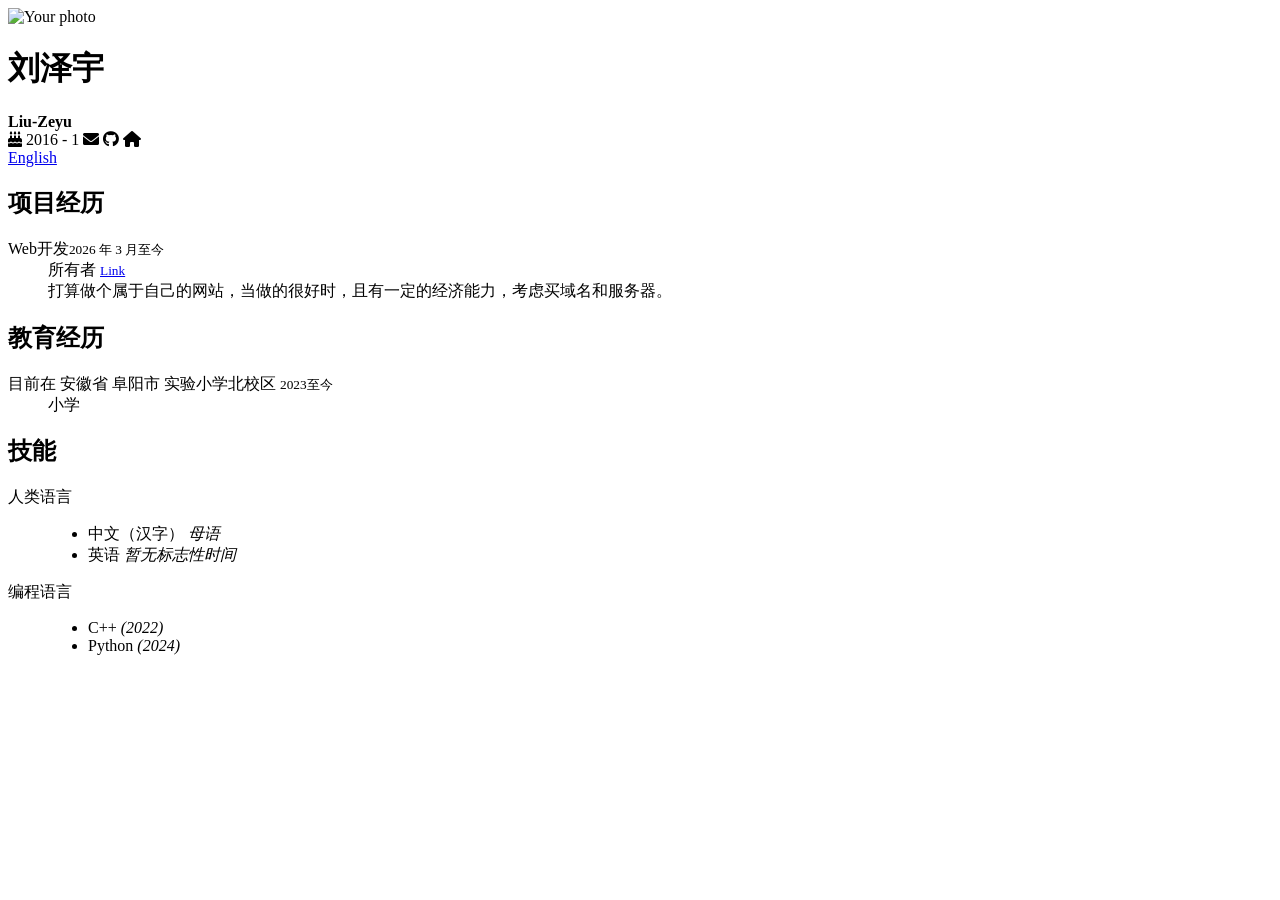
==== index.html @ 34f89bd7 "Update personal homepage details and links" ====
<!DOCTYPE html>
<html>
<head>
    <meta charset="UTF-8">
    <meta name="viewport" content="width=device-width, initial-scale=1, user-scalable=no">
    <title> 刘泽宇 | Liu-Zeyu </title>
    <meta name="description" content="This is the personal homepage for 刘泽宇 (Liu-Zeyu).">
    <link rel="stylesheet" href="assets/fonts.css">
    <link rel="stylesheet" href="assets/hp.soha.css">
    <link rel="stylesheet" href="https://cdnjs.cloudflare.com/ajax/libs/font-awesome/6.0.0/css/all.min.css">
</head>
<body class="fonts-zh-serif">
    <div class="container">
        <!-- 侧边栏 -->
        <div class="side">
            <img class="avatar" src="https://via.placeholder.com/150" alt="Your photo">
            
            <div>
                <div data-nosnippet style="display: none;">
                    <h0> Rattlesnake </h0>
                </div>
                <h1 class="name fonts-zh-serif">刘泽宇</h1>
                <b class="name-alt fonts-en-serif">Liu-Zeyu</b>
            </div>
            
            <!-- 联系方式 -->
            <div class="contacts fonts-en-sans">
                <span title="生日"><i class="fas fa-birthday-cake"></i> <span>2016 - 1</span></span>
                <span title="E-Mail（未更新）"><i class="fas fa-envelope"></i>  </span>
                <span title="GitHub（未更新）"><i class="fab fa-github"></i> <a href="https://github.com/"></a></span>
                <span class="hide-on-print" title="个人博客（未更新）"><i class="fas fa-home"></i> <a href="  "></a></span>
            </div>
            
            <div class="more-link">
                <a href="#" class="fonts-en-serif">English</a>
            </div>
        </div>
        
        <!-- 主要内容区 -->
        <div class="main">
            <h2>项目经历</h2>
            <dl>
                <dt><span></span>Web开发<small class="pull-right">2026 年 3 月至今</small></dt>
                <dd><span>所有者</span> <small class="pull-right"><a href="#">Link</a></small></dd>
                <dd>打算做个属于自己的网站，当做的很好时，且有一定的经济能力，考虑买域名和服务器。</dd>
            </dl>
            
            <h2>教育经历</h2>
            <dl>
                <dt><span>目前在 安徽省 阜阳市 实验小学北校区</span> <small class="pull-right">2023至今</small></dt>
                <dd> 小学 </dd>
            </dl>
            
            <h2>技能</h2>
            <dl>
                <dt>人类语言</dt>
                <dd><ul>
                    <li> 中文（汉字） <i> 母语 </i></li>
                    <li> 英语 <i> 暂无标志性时间 </i></li>
                </ul></dd>
            </dl>
            <dl>
                <dt>编程语言</dt>
                <dd><ul>
                    <li> C++ <i>(2022)</i></li>
                    <li> Python <i>(2024)</i></li>
                </ul></dd>
            </dl>
        </div>
    </div>
</body>
</html>
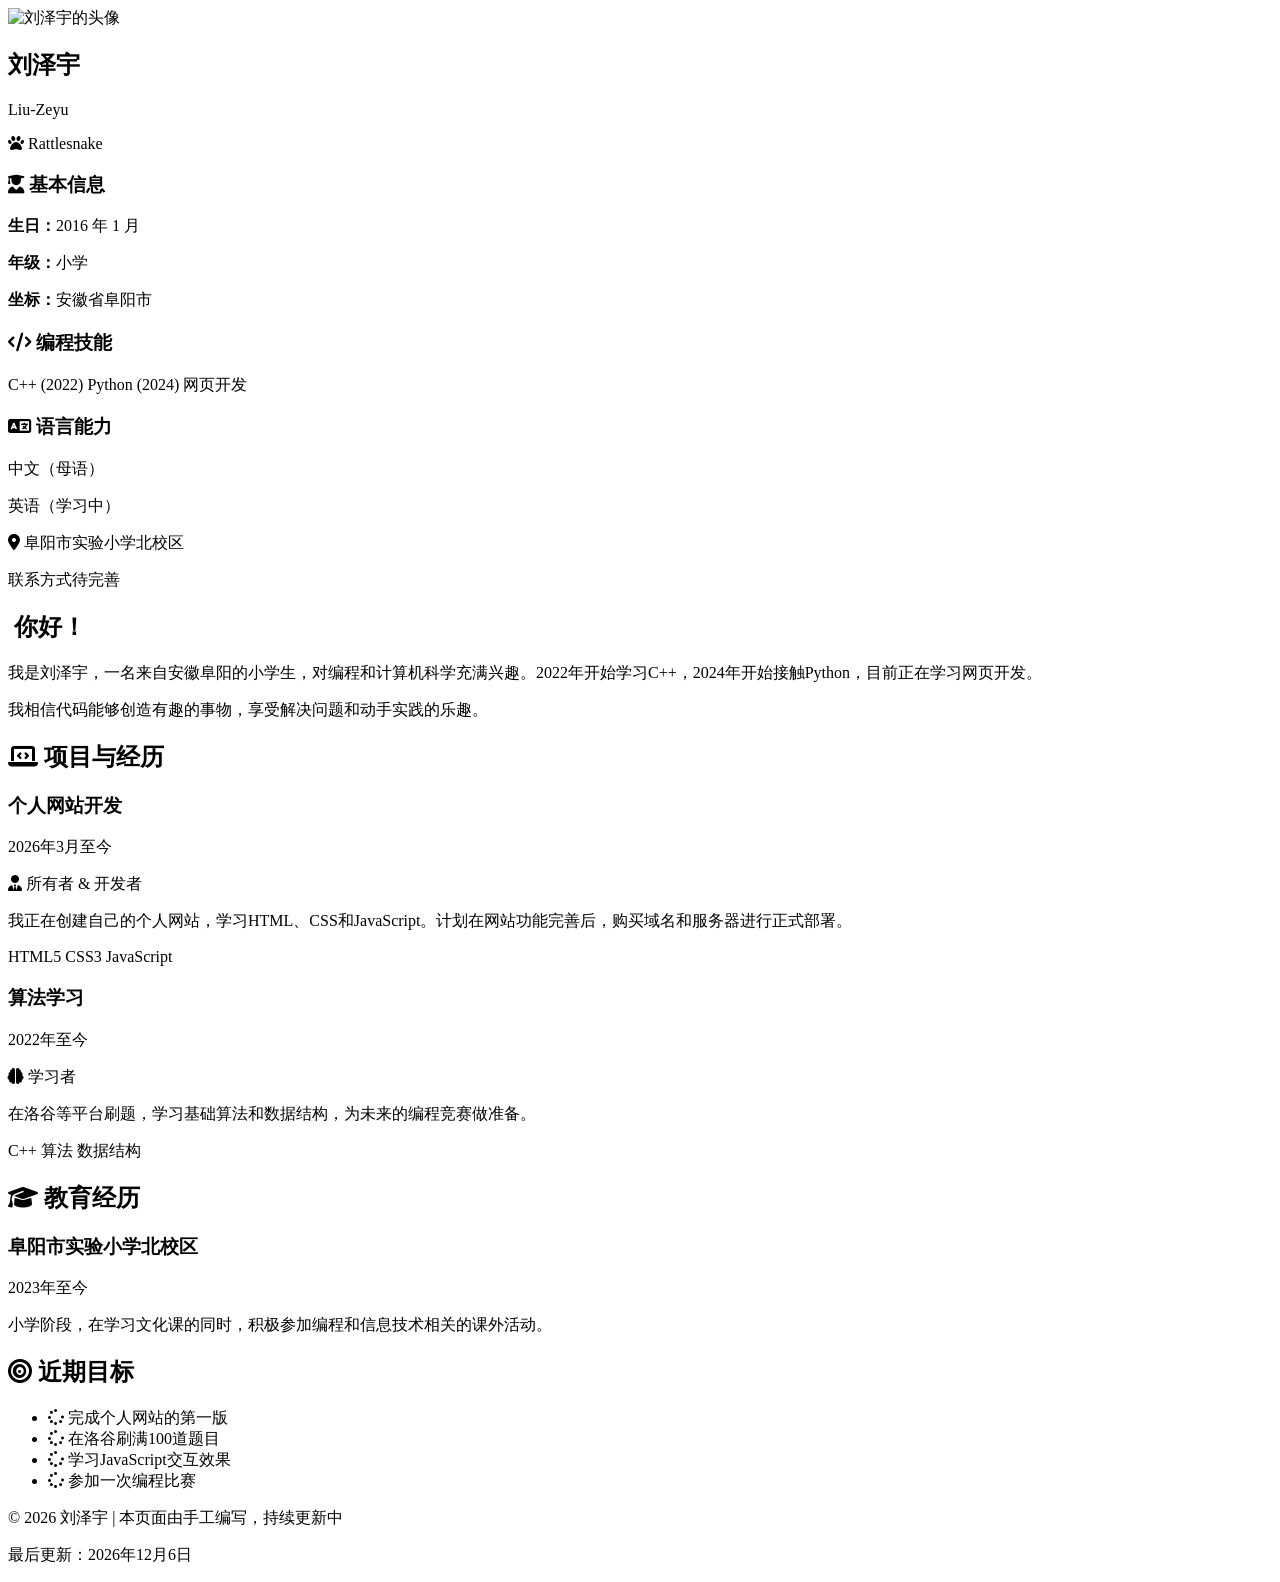
==== commit 13b9fd3e: "Revise index.html for improved structure and content" ====
--- a/index.html
+++ b/index.html
@@ -1,72 +1,132 @@
 <!DOCTYPE html>
-<html>
+<html lang="zh-CN">
 <head>
     <meta charset="UTF-8">
-    <meta name="viewport" content="width=device-width, initial-scale=1, user-scalable=no">
-    <title> 刘泽宇 | Liu-Zeyu </title>
-    <meta name="description" content="This is the personal homepage for 刘泽宇 (Liu-Zeyu).">
-    <link rel="stylesheet" href="assets/fonts.css">
-    <link rel="stylesheet" href="assets/hp.soha.css">
-    <link rel="stylesheet" href="https://cdnjs.cloudflare.com/ajax/libs/font-awesome/6.0.0/css/all.min.css">
+    <meta name="viewport" content="width=device-width, initial-scale=1.0">
+    <title>刘泽宇 | Liu-Zeyu 的个人主页</title>
+    <link rel="stylesheet" href="style.css">
+    <link rel="stylesheet" href="https://cdnjs.cloudflare.com/ajax/libs/font-awesome/6.4.0/css/all.min.css">
+    <link href="https://fonts.googleapis.com/css2?family=Noto+Sans+SC:wght@400;500;700&family=Source+Code+Pro:wght@400;500&display=swap" rel="stylesheet">
 </head>
-<body class="fonts-zh-serif">
-    <div class="container">
-        <!-- 侧边栏 -->
-        <div class="side">
-            <img class="avatar" src="https://via.placeholder.com/150" alt="Your photo">
-            
-            <div>
-                <div data-nosnippet style="display: none;">
-                    <h0> Rattlesnake </h0>
-                </div>
-                <h1 class="name fonts-zh-serif">刘泽宇</h1>
-                <b class="name-alt fonts-en-serif">Liu-Zeyu</b>
+<body>
+    <div class="page-container">
+        <!-- 左侧信息栏 -->
+        <aside class="info-panel">
+            <div class="avatar-box">
+                <img src="images/avatar.jpg" alt="刘泽宇的头像" class="avatar">
             </div>
             
-            <!-- 联系方式 -->
-            <div class="contacts fonts-en-sans">
-                <span title="生日"><i class="fas fa-birthday-cake"></i> <span>2016 - 1</span></span>
-                <span title="E-Mail（未更新）"><i class="fas fa-envelope"></i>  </span>
-                <span title="GitHub（未更新）"><i class="fab fa-github"></i> <a href="https://github.com/"></a></span>
-                <span class="hide-on-print" title="个人博客（未更新）"><i class="fas fa-home"></i> <a href="  "></a></span>
+            <h1 class="chinese-name">刘泽宇</h1>
+            <p class="english-name">Liu-Zeyu</p>
+            <p class="nickname"><i class="fas fa-paw"></i> Rattlesnake</p>
+            
+            <div class="info-section">
+                <h3><i class="fas fa-user-graduate"></i> 基本信息</h3>
+                <p><strong>生日：</strong>2016 年 1 月</p>
+                <p><strong>年级：</strong>小学</p>
+                <p><strong>坐标：</strong>安徽省阜阳市</p>
             </div>
             
-            <div class="more-link">
-                <a href="#" class="fonts-en-serif">English</a>
+            <div class="info-section">
+                <h3><i class="fas fa-code"></i> 编程技能</h3>
+                <div class="skill-tags">
+                    <span class="skill-tag cpp">C++ (2022)</span>
+                    <span class="skill-tag python">Python (2024)</span>
+                    <span class="skill-tag web">网页开发</span>
+                </div>
             </div>
-        </div>
+            
+            <div class="info-section">
+                <h3><i class="fas fa-language"></i> 语言能力</h3>
+                <p>中文（母语）</p>
+                <p>英语（学习中）</p>
+            </div>
+            
+            <div class="social-links">
+                <p><i class="fas fa-map-marker-alt"></i> 阜阳市实验小学北校区</p>
+                <p class="note">联系方式待完善</p>
+            </div>
+        </aside>
         
-        <!-- 主要内容区 -->
-        <div class="main">
-            <h2>项目经历</h2>
-            <dl>
-                <dt><span></span>Web开发<small class="pull-right">2026 年 3 月至今</small></dt>
-                <dd><span>所有者</span> <small class="pull-right"><a href="#">Link</a></small></dd>
-                <dd>打算做个属于自己的网站，当做的很好时，且有一定的经济能力，考虑买域名和服务器。</dd>
-            </dl>
+        <!-- 右侧主内容 -->
+        <main class="content-area">
+            <!-- 欢迎语 -->
+            <section class="content-block">
+                <h2><i class="fas fa-hand-wave"></i> 你好！</h2>
+                <p>我是刘泽宇，一名来自安徽阜阳的小学生，对编程和计算机科学充满兴趣。2022年开始学习C++，2024年开始接触Python，目前正在学习网页开发。</p>
+                <p>我相信代码能够创造有趣的事物，享受解决问题和动手实践的乐趣。</p>
+            </section>
             
-            <h2>教育经历</h2>
-            <dl>
-                <dt><span>目前在 安徽省 阜阳市 实验小学北校区</span> <small class="pull-right">2023至今</small></dt>
-                <dd> 小学 </dd>
-            </dl>
+            <!-- 项目经历 -->
+            <section class="content-block">
+                <h2><i class="fas fa-laptop-code"></i> 项目与经历</h2>
+                
+                <div class="project-card">
+                    <div class="project-header">
+                        <h3>个人网站开发</h3>
+                        <span class="project-date">2026年3月至今</span>
+                    </div>
+                    <p class="project-role"><i class="fas fa-user-tie"></i> 所有者 & 开发者</p>
+                    <p class="project-desc">我正在创建自己的个人网站，学习HTML、CSS和JavaScript。计划在网站功能完善后，购买域名和服务器进行正式部署。</p>
+                    <div class="project-tech">
+                        <span>HTML5</span>
+                        <span>CSS3</span>
+                        <span>JavaScript</span>
+                    </div>
+                </div>
+                
+                <div class="project-card">
+                    <div class="project-header">
+                        <h3>算法学习</h3>
+                        <span class="project-date">2022年至今</span>
+                    </div>
+                    <p class="project-role"><i class="fas fa-brain"></i> 学习者</p>
+                    <p class="project-desc">在洛谷等平台刷题，学习基础算法和数据结构，为未来的编程竞赛做准备。</p>
+                    <div class="project-tech">
+                        <span>C++</span>
+                        <span>算法</span>
+                        <span>数据结构</span>
+                    </div>
+                </div>
+            </section>
             
-            <h2>技能</h2>
-            <dl>
-                <dt>人类语言</dt>
-                <dd><ul>
-                    <li> 中文（汉字） <i> 母语 </i></li>
-                    <li> 英语 <i> 暂无标志性时间 </i></li>
-                </ul></dd>
-            </dl>
-            <dl>
-                <dt>编程语言</dt>
-                <dd><ul>
-                    <li> C++ <i>(2022)</i></li>
-                    <li> Python <i>(2024)</i></li>
-                </ul></dd>
-            </dl>
-        </div>
+            <!-- 教育经历 -->
+            <section class="content-block">
+                <h2><i class="fas fa-graduation-cap"></i> 教育经历</h2>
+                
+                <div class="education-item">
+                    <div class="edu-header">
+                        <h3>阜阳市实验小学北校区</h3>
+                        <span class="edu-date">2023年至今</span>
+                    </div>
+                    <p class="edu-detail">小学阶段，在学习文化课的同时，积极参加编程和信息技术相关的课外活动。</p>
+                </div>
+            </section>
+            
+            <!-- 近期目标 -->
+            <section class="content-block">
+                <h2><i class="fas fa-bullseye"></i> 近期目标</h2>
+                <ul class="goal-list">
+                    <li><i class="fas fa-spinner"></i> 完成个人网站的第一版</li>
+                    <li><i class="fas fa-spinner"></i> 在洛谷刷满100道题目</li>
+                    <li><i class="fas fa-spinner"></i> 学习JavaScript交互效果</li>
+                    <li><i class="fas fa-spinner"></i> 参加一次编程比赛</li>
+                </ul>
+            </section>
+            
+            <!-- 页脚 -->
+            <footer class="site-footer">
+                <p>© 2026 刘泽宇 | 本页面由手工编写，持续更新中</p>
+                <p class="update-time">最后更新：<span id="current-date"></span></p>
+            </footer>
+        </main>
     </div>
+    
+    <script>
+        // 自动更新日期
+        const now = new Date();
+        const options = { year: 'numeric', month: 'long', day: 'numeric' };
+        document.getElementById('current-date').textContent = now.toLocaleDateString('zh-CN', options);
+    </script>
 </body>
 </html>
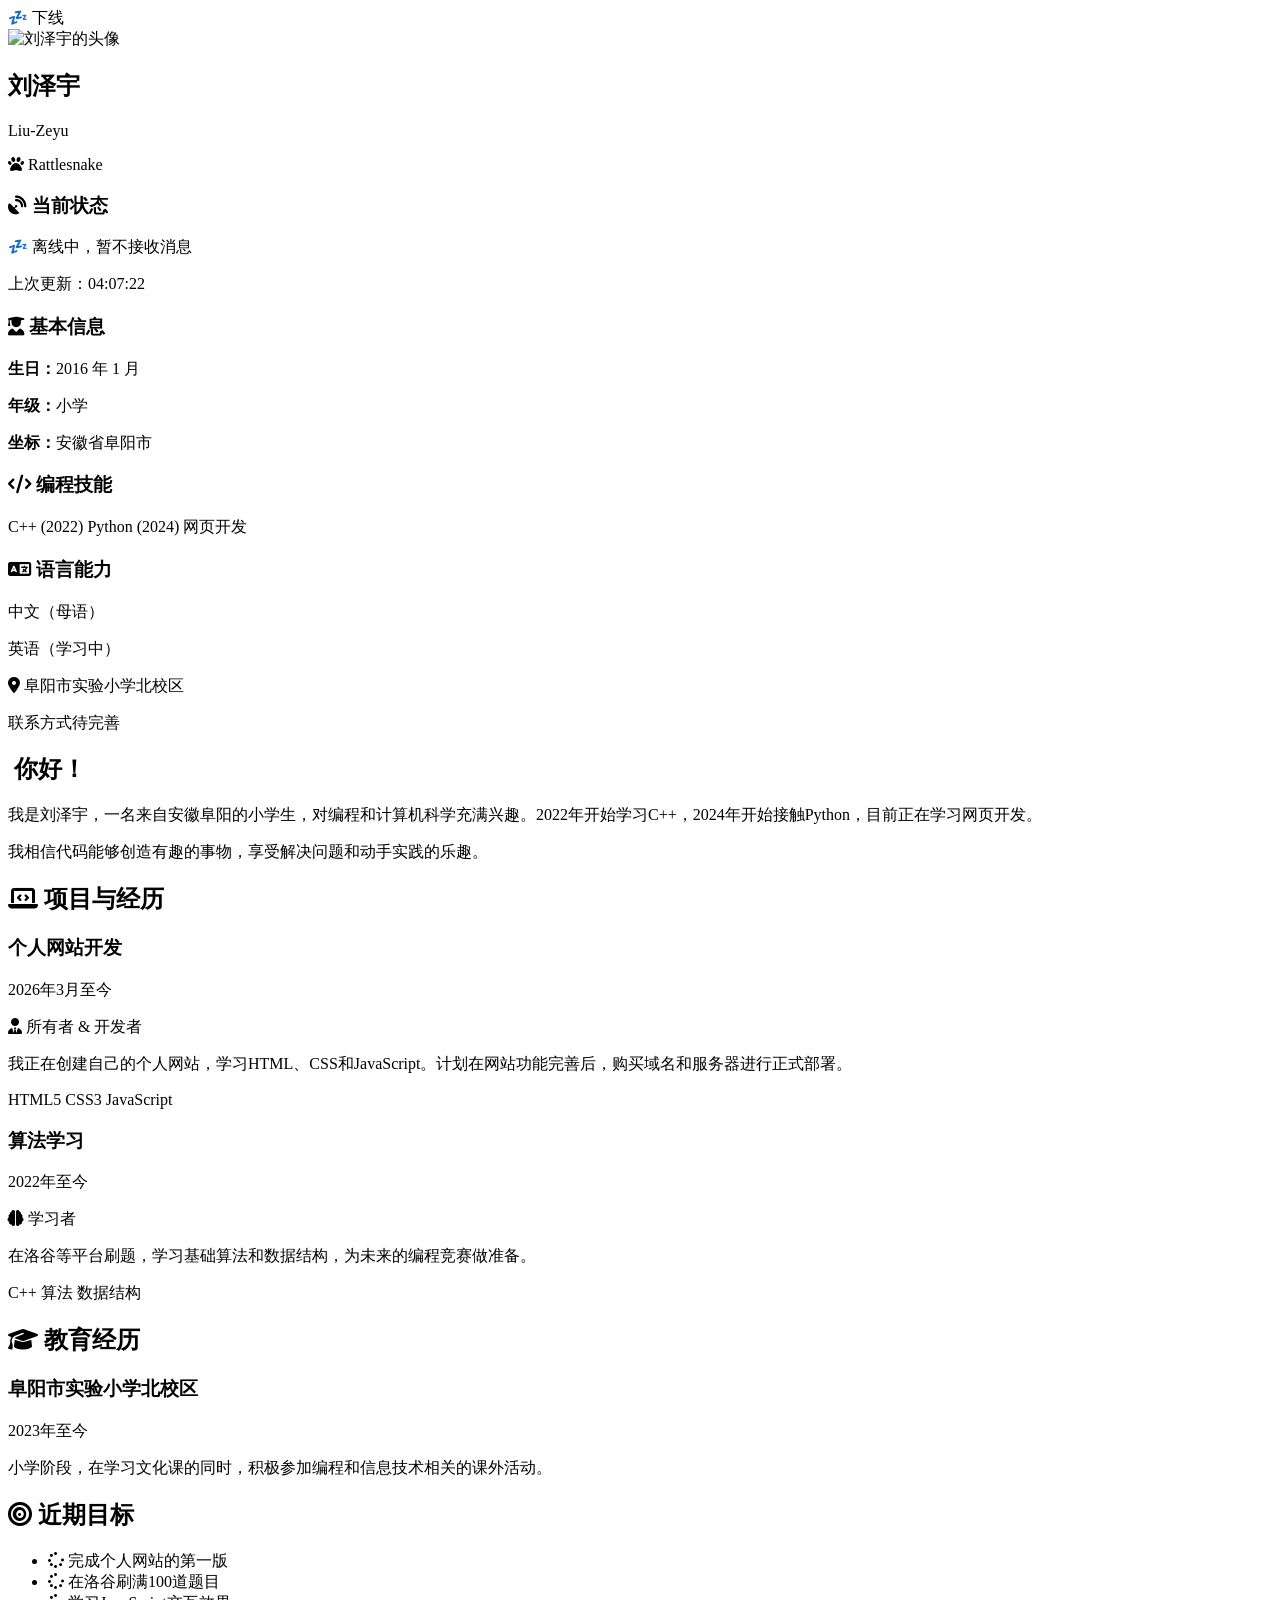
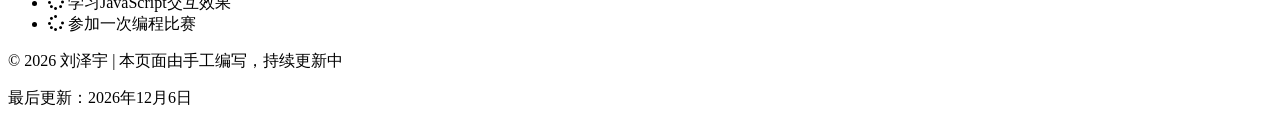
==== commit a50d646b: "Add status badge and update status management script" ====
--- a/index.html
+++ b/index.html
@@ -9,16 +9,30 @@
     <link href="https://fonts.googleapis.com/css2?family=Noto+Sans+SC:wght@400;500;700&family=Source+Code+Pro:wght@400;500&display=swap" rel="stylesheet">
 </head>
 <body>
+    <!-- 状态徽章 -->
+    <div id="statusBadge" class="status-badge status-offline" onclick="changeStatus()">
+        <span id="statusEmoji">💤</span>
+        <span id="statusText">下线</span>
+    </div>
+    
     <div class="page-container">
         <!-- 左侧信息栏 -->
         <aside class="info-panel">
             <div class="avatar-box">
                 <img src="images/avatar.jpg" alt="刘泽宇的头像" class="avatar">
+                <div id="avatarStatus" class="avatar-status"></div>
             </div>
             
             <h1 class="chinese-name">刘泽宇</h1>
             <p class="english-name">Liu-Zeyu</p>
             <p class="nickname"><i class="fas fa-paw"></i> Rattlesnake</p>
+            
+            <!-- 状态显示区 -->
+            <div class="info-section">
+                <h3><i class="fas fa-satellite-dish"></i> 当前状态</h3>
+                <p id="statusDescription">💤 离线中，暂不接收消息</p>
+                <p id="statusTime">上次更新：<span id="lastUpdateTime">--</span></p>
+            </div>
             
             <div class="info-section">
                 <h3><i class="fas fa-user-graduate"></i> 基本信息</h3>
@@ -122,11 +136,131 @@
         </main>
     </div>
     
+    <!-- 状态切换脚本 -->
     <script>
-        // 自动更新日期
-        const now = new Date();
-        const options = { year: 'numeric', month: 'long', day: 'numeric' };
-        document.getElementById('current-date').textContent = now.toLocaleDateString('zh-CN', options);
+        // 状态定义
+        const statuses = [
+            { 
+                id: 'offline', 
+                emoji: '💤', 
+                text: '下线', 
+                desc: '离线中，暂不接收消息',
+                colorClass: 'status-offline',
+                avatarClass: 'avatar-status-offline'
+            },
+            { 
+                id: 'online', 
+                emoji: '🚀', 
+                text: '上线', 
+                desc: '在线，可正常联系',
+                colorClass: 'status-online',
+                avatarClass: 'avatar-status-online'
+            },
+            { 
+                id: 'afk', 
+                emoji: '🎣', 
+                text: '摸鱼', 
+                desc: '人在心不在，回复可能慢',
+                colorClass: 'status-afk',
+                avatarClass: 'avatar-status-afk'
+            },
+            { 
+                id: 'busy', 
+                emoji: '🔧', 
+                text: '挂机', 
+                desc: '忙碌中，请勿打扰',
+                colorClass: 'status-busy',
+                avatarClass: 'avatar-status-busy'
+            }
+        ];
+        
+        let currentStatusIndex = 0;
+        
+        // 初始化状态
+        function initStatus() {
+            const saved = localStorage.getItem('userStatus');
+            if (saved) {
+                try {
+                    const parsed = JSON.parse(saved);
+                    const savedIndex = statuses.findIndex(s => s.id === parsed.id);
+                    if (savedIndex !== -1) {
+                        currentStatusIndex = savedIndex;
+                        updateStatusDisplay();
+                        return;
+                    }
+                } catch (e) {
+                    console.log('读取状态失败，使用默认状态');
+                }
+            }
+            updateStatusDisplay();
+        }
+        
+        // 更新状态显示
+        function updateStatusDisplay() {
+            const status = statuses[currentStatusIndex];
+            
+            // 更新徽章
+            const badge = document.getElementById('statusBadge');
+            badge.className = `status-badge ${status.colorClass}`;
+            document.getElementById('statusEmoji').textContent = status.emoji;
+            document.getElementById('statusText').textContent = status.text;
+            
+            // 更新状态描述
+            document.getElementById('statusDescription').textContent = `${status.emoji} ${status.desc}`;
+            
+            // 更新头像状态指示器
+            const avatarStatus = document.getElementById('avatarStatus');
+            avatarStatus.className = `avatar-status ${status.avatarClass}`;
+            avatarStatus.title = status.text;
+            
+            // 更新时间
+            const now = new Date();
+            document.getElementById('lastUpdateTime').textContent = 
+                now.toLocaleTimeString('zh-CN', { 
+                    hour: '2-digit', 
+                    minute: '2-digit',
+                    second: '2-digit'
+                });
+            
+            // 保存到本地存储
+            localStorage.setItem('userStatus', JSON.stringify({
+                id: status.id,
+                emoji: status.emoji,
+                text: status.text,
+                desc: status.desc,
+                timestamp: now.getTime()
+            }));
+        }
+        
+        // 切换状态
+        function changeStatus() {
+            const nextIndex = (currentStatusIndex + 1) % statuses.length;
+            const nextStatus = statuses[nextIndex];
+            
+            const confirmed = confirm(
+                `切换状态为：${nextStatus.emoji} ${nextStatus.text}\n` +
+                `描述：${nextStatus.desc}\n\n` +
+                `确定要切换吗？`
+            );
+            
+            if (confirmed) {
+                currentStatusIndex = nextIndex;
+                updateStatusDisplay();
+                alert(`✅ 状态已切换为：${nextStatus.emoji} ${nextStatus.text}`);
+            } else {
+                alert('❌ 状态切换已取消');
+            }
+        }
+        
+        // 页面加载时初始化
+        document.addEventListener('DOMContentLoaded', function() {
+            initStatus();
+            
+            // 自动更新日期
+            const now = new Date();
+            const options = { year: 'numeric', month: 'long', day: 'numeric' };
+            document.getElementById('current-date').textContent = now.toLocaleDateString('zh-CN', options);
+        });
     </script>
 </body>
 </html>
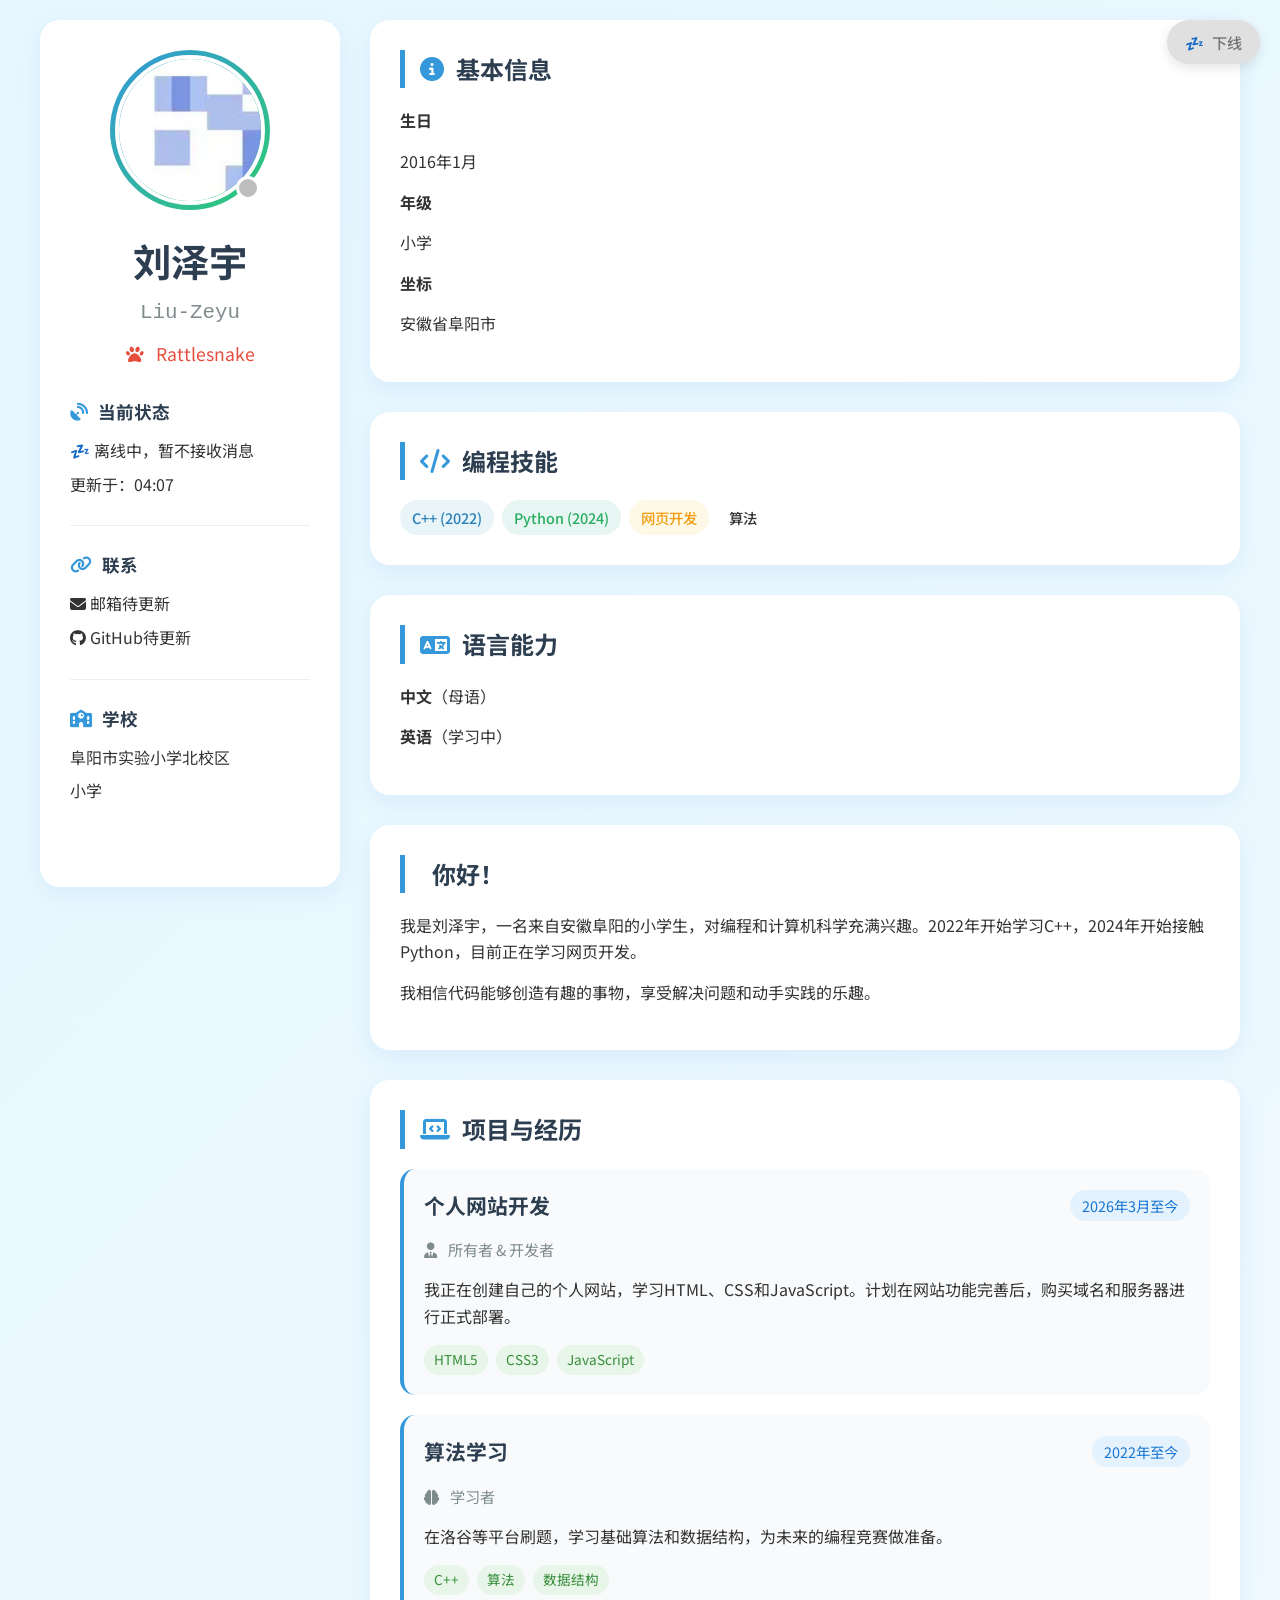
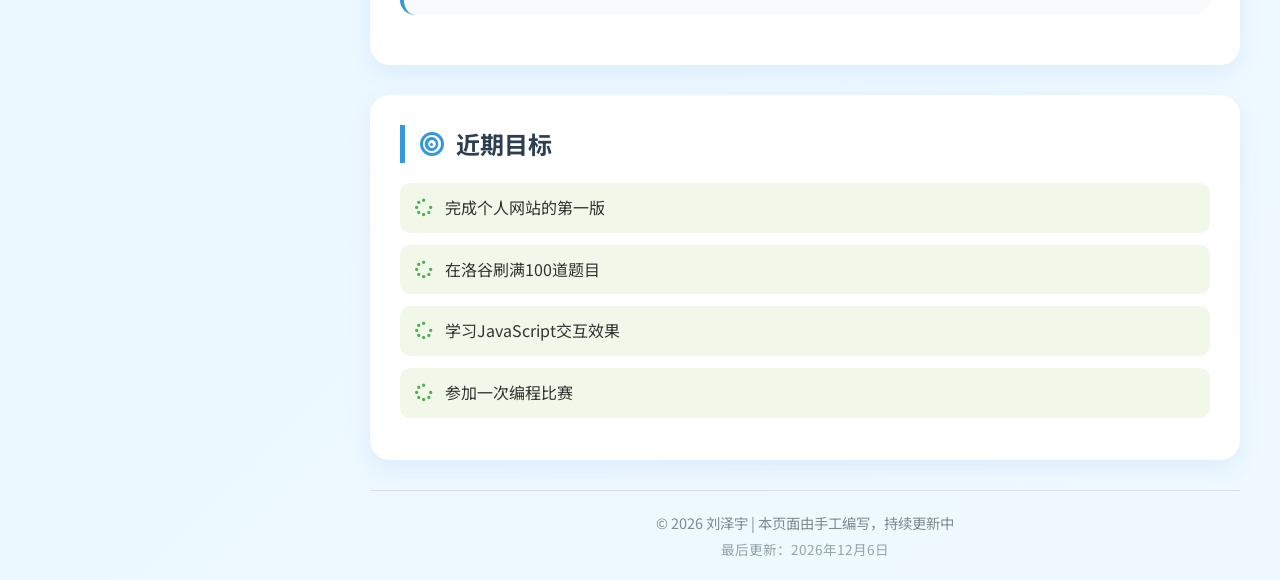
==== commit 9189b16f: "Simplify status and information sections in index.html" ====
--- a/index.html
+++ b/index.html
@@ -16,7 +16,7 @@
     </div>
     
     <div class="page-container">
-        <!-- 左侧信息栏 -->
+        <!-- 左侧信息栏（简化版） -->
         <aside class="info-panel">
             <div class="avatar-box">
                 <img src="images/avatar.jpg" alt="刘泽宇的头像" class="avatar">
@@ -27,43 +27,69 @@
             <p class="english-name">Liu-Zeyu</p>
             <p class="nickname"><i class="fas fa-paw"></i> Rattlesnake</p>
             
-            <!-- 状态显示区 -->
+            <!-- 当前状态 -->
             <div class="info-section">
                 <h3><i class="fas fa-satellite-dish"></i> 当前状态</h3>
                 <p id="statusDescription">💤 离线中，暂不接收消息</p>
-                <p id="statusTime">上次更新：<span id="lastUpdateTime">--</span></p>
-            </div>
-            
+                <p id="statusTime">更新于：<span id="lastUpdateTime">--</span></p>
+            </div>
+            
+            <!-- 核心联系信息 -->
             <div class="info-section">
-                <h3><i class="fas fa-user-graduate"></i> 基本信息</h3>
-                <p><strong>生日：</strong>2016 年 1 月</p>
-                <p><strong>年级：</strong>小学</p>
-                <p><strong>坐标：</strong>安徽省阜阳市</p>
-            </div>
-            
+                <h3><i class="fas fa-link"></i> 联系</h3>
+                <p><i class="fas fa-envelope"></i> 邮箱待更新</p>
+                <p><i class="fab fa-github"></i> GitHub待更新</p>
+            </div>
+            
+            <!-- 学校信息 -->
             <div class="info-section">
-                <h3><i class="fas fa-code"></i> 编程技能</h3>
+                <h3><i class="fas fa-school"></i> 学校</h3>
+                <p>阜阳市实验小学北校区</p>
+                <p class="small-text">小学</p>
+            </div>
+        </aside>
+        
+        <!-- 右侧主内容（包含迁移过来的信息） -->
+        <main class="content-area">
+            <!-- 基本信息（从侧边栏移来） -->
+            <section class="content-block">
+                <h2><i class="fas fa-info-circle"></i> 基本信息</h2>
+                <div class="info-grid">
+                    <div class="info-item">
+                        <strong>生日</strong>
+                        <p>2016年1月</p>
+                    </div>
+                    <div class="info-item">
+                        <strong>年级</strong>
+                        <p>小学</p>
+                    </div>
+                    <div class="info-item">
+                        <strong>坐标</strong>
+                        <p>安徽省阜阳市</p>
+                    </div>
+                </div>
+            </section>
+            
+            <!-- 技能（从侧边栏移来） -->
+            <section class="content-block">
+                <h2><i class="fas fa-code"></i> 编程技能</h2>
                 <div class="skill-tags">
                     <span class="skill-tag cpp">C++ (2022)</span>
                     <span class="skill-tag python">Python (2024)</span>
                     <span class="skill-tag web">网页开发</span>
-                </div>
-            </div>
-            
-            <div class="info-section">
-                <h3><i class="fas fa-language"></i> 语言能力</h3>
-                <p>中文（母语）</p>
-                <p>英语（学习中）</p>
-            </div>
-            
-            <div class="social-links">
-                <p><i class="fas fa-map-marker-alt"></i> 阜阳市实验小学北校区</p>
-                <p class="note">联系方式待完善</p>
-            </div>
-        </aside>
-        
-        <!-- 右侧主内容 -->
-        <main class="content-area">
+                    <span class="skill-tag algo">算法</span>
+                </div>
+            </section>
+            
+            <!-- 语言能力（从侧边栏移来） -->
+            <section class="content-block">
+                <h2><i class="fas fa-language"></i> 语言能力</h2>
+                <div class="language-list">
+                    <p><strong>中文</strong>（母语）</p>
+                    <p><strong>英语</strong>（学习中）</p>
+                </div>
+            </section>
+            
             <!-- 欢迎语 -->
             <section class="content-block">
                 <h2><i class="fas fa-hand-wave"></i> 你好！</h2>
@@ -101,19 +127,6 @@
                         <span>算法</span>
                         <span>数据结构</span>
                     </div>
-                </div>
-            </section>
-            
-            <!-- 教育经历 -->
-            <section class="content-block">
-                <h2><i class="fas fa-graduation-cap"></i> 教育经历</h2>
-                
-                <div class="education-item">
-                    <div class="edu-header">
-                        <h3>阜阳市实验小学北校区</h3>
-                        <span class="edu-date">2023年至今</span>
-                    </div>
-                    <p class="edu-detail">小学阶段，在学习文化课的同时，积极参加编程和信息技术相关的课外活动。</p>
                 </div>
             </section>
             
@@ -138,91 +151,39 @@
     
     <!-- 状态切换脚本 -->
     <script>
-        // 状态定义
         const statuses = [
-            { 
-                id: 'offline', 
-                emoji: '💤', 
-                text: '下线', 
-                desc: '离线中，暂不接收消息',
-                colorClass: 'status-offline',
-                avatarClass: 'avatar-status-offline'
-            },
-            { 
-                id: 'online', 
-                emoji: '🚀', 
-                text: '上线', 
-                desc: '在线，可正常联系',
-                colorClass: 'status-online',
-                avatarClass: 'avatar-status-online'
-            },
-            { 
-                id: 'afk', 
-                emoji: '🎣', 
-                text: '摸鱼', 
-                desc: '人在心不在，回复可能慢',
-                colorClass: 'status-afk',
-                avatarClass: 'avatar-status-afk'
-            },
-            { 
-                id: 'busy', 
-                emoji: '🔧', 
-                text: '挂机', 
-                desc: '忙碌中，请勿打扰',
-                colorClass: 'status-busy',
-                avatarClass: 'avatar-status-busy'
-            }
+            { id: 'offline', emoji: '💤', text: '下线', desc: '离线中，暂不接收消息' },
+            { id: 'online', emoji: '🚀', text: '上线', desc: '在线，可正常联系' },
+            { id: 'afk', emoji: '🎣', text: '摸鱼', desc: '人在心不在，回复可能慢' },
+            { id: 'busy', emoji: '🔧', text: '挂机', desc: '忙碌中，请勿打扰' }
         ];
-        
         let currentStatusIndex = 0;
         
-        // 初始化状态
         function initStatus() {
             const saved = localStorage.getItem('userStatus');
             if (saved) {
                 try {
                     const parsed = JSON.parse(saved);
                     const savedIndex = statuses.findIndex(s => s.id === parsed.id);
-                    if (savedIndex !== -1) {
-                        currentStatusIndex = savedIndex;
-                        updateStatusDisplay();
-                        return;
-                    }
-                } catch (e) {
-                    console.log('读取状态失败，使用默认状态');
-                }
+                    if (savedIndex !== -1) currentStatusIndex = savedIndex;
+                } catch(e) {}
             }
             updateStatusDisplay();
         }
         
-        // 更新状态显示
         function updateStatusDisplay() {
             const status = statuses[currentStatusIndex];
-            
-            // 更新徽章
             const badge = document.getElementById('statusBadge');
-            badge.className = `status-badge ${status.colorClass}`;
+            badge.className = `status-badge status-${status.id}`;
             document.getElementById('statusEmoji').textContent = status.emoji;
             document.getElementById('statusText').textContent = status.text;
-            
-            // 更新状态描述
             document.getElementById('statusDescription').textContent = `${status.emoji} ${status.desc}`;
-            
-            // 更新头像状态指示器
-            const avatarStatus = document.getElementById('avatarStatus');
-            avatarStatus.className = `avatar-status ${status.avatarClass}`;
-            avatarStatus.title = status.text;
-            
-            // 更新时间
+            document.getElementById('avatarStatus').className = `avatar-status avatar-status-${status.id}`;
+            
             const now = new Date();
             document.getElementById('lastUpdateTime').textContent = 
-                now.toLocaleTimeString('zh-CN', { 
-                    hour: '2-digit', 
-                    minute: '2-digit',
-                    second: '2-digit'
-                });
-            
-            // 保存到本地存储
+                now.toLocaleTimeString('zh-CN', { hour: '2-digit', minute: '2-digit' });
+                
             localStorage.setItem('userStatus', JSON.stringify({
                 id: status.id,
                 emoji: status.emoji,
@@ -232,34 +193,20 @@
             }));
         }
         
-        // 切换状态
         function changeStatus() {
             const nextIndex = (currentStatusIndex + 1) % statuses.length;
             const nextStatus = statuses[nextIndex];
-            
-            const confirmed = confirm(
-                `切换状态为：${nextStatus.emoji} ${nextStatus.text}\n` +
-                `描述：${nextStatus.desc}\n\n` +
-                `确定要切换吗？`
-            );
-            
-            if (confirmed) {
+            if (confirm(`切换状态为：${nextStatus.emoji} ${nextStatus.text}\n描述：${nextStatus.desc}`)) {
                 currentStatusIndex = nextIndex;
                 updateStatusDisplay();
-                alert(`✅ 状态已切换为：${nextStatus.emoji} ${nextStatus.text}`);
-            } else {
-                alert('❌ 状态切换已取消');
             }
         }
         
-        // 页面加载时初始化
         document.addEventListener('DOMContentLoaded', function() {
             initStatus();
-            
-            // 自动更新日期
             const now = new Date();
-            const options = { year: 'numeric', month: 'long', day: 'numeric' };
-            document.getElementById('current-date').textContent = now.toLocaleDateString('zh-CN', options);
+            document.getElementById('current-date').textContent = 
+                now.toLocaleDateString('zh-CN', { year: 'numeric', month: 'long', day: 'numeric' });
         });
     </script>
 </body>
--- a/style.css
+++ b/style.css
@@ -0,0 +1,298 @@
+/* 基础样式 */
+* { margin: 0; padding: 0; box-sizing: border-box; }
+body {
+    font-family: 'Noto Sans SC', sans-serif;
+    background: linear-gradient(135deg, #e6f7ff 0%, #f0f9ff 100%);
+    color: #333;
+    line-height: 1.6;
+    min-height: 100vh;
+    padding: 20px;
+}
+
+/* 页面容器 */
+.page-container {
+    max-width: 1200px;
+    margin: 0 auto;
+    display: flex;
+    flex-wrap: wrap;
+    gap: 30px;
+}
+
+/* ========== 左侧信息栏 ========== */
+.info-panel {
+    background: white;
+    width: 300px;
+    padding: 30px;
+    border-radius: 20px;
+    box-shadow: 0 8px 25px rgba(0, 100, 200, 0.08);
+    position: sticky;
+    top: 20px;
+    height: fit-content;
+}
+
+/* 头像区域 */
+.avatar-box {
+    position: relative;
+    width: 160px;
+    height: 160px;
+    margin: 0 auto 20px;
+    border-radius: 50%;
+    padding: 5px;
+    background: linear-gradient(135deg, #3498db, #2ecc71);
+}
+.avatar {
+    width: 100%;
+    height: 100%;
+    border-radius: 50%;
+    object-fit: cover;
+    border: 4px solid white;
+}
+.avatar-status {
+    position: absolute;
+    bottom: 10px;
+    right: 10px;
+    width: 24px;
+    height: 24px;
+    border-radius: 50%;
+    border: 3px solid white;
+}
+.avatar-status-offline { background: #bdbdbd; }
+.avatar-status-online { background: #4caf50; }
+.avatar-status-afk { background: #ff9800; }
+.avatar-status-busy { background: #f44336; }
+
+/* 姓名 */
+.chinese-name {
+    font-size: 2.4rem;
+    text-align: center;
+    color: #2c3e50;
+    margin-bottom: 5px;
+}
+.english-name {
+    text-align: center;
+    color: #7f8c8d;
+    font-size: 1.3rem;
+    margin-bottom: 10px;
+    font-family: 'Source Code Pro', monospace;
+}
+.nickname {
+    text-align: center;
+    color: #e74c3c;
+    font-size: 1.1rem;
+    margin-bottom: 30px;
+}
+.nickname i { margin-right: 8px; }
+
+/* 信息区块 */
+.info-section {
+    margin: 25px 0;
+    padding-bottom: 20px;
+    border-bottom: 1px solid #eee;
+}
+.info-section:last-child { border-bottom: none; }
+.info-section h3 {
+    color: #2c3e50;
+    font-size: 1.1rem;
+    margin-bottom: 12px;
+    display: flex;
+    align-items: center;
+}
+.info-section h3 i {
+    margin-right: 10px;
+    color: #3498db;
+}
+.info-section p { margin: 8px 0; }
+
+/* 技能标签 */
+.skill-tags {
+    display: flex;
+    flex-wrap: wrap;
+    gap: 8px;
+    margin-top: 10px;
+}
+.skill-tag {
+    padding: 6px 12px;
+    border-radius: 20px;
+    font-size: 0.9rem;
+    font-weight: 500;
+}
+.skill-tag.cpp { background: #e8f4f8; color: #2980b9; }
+.skill-tag.python { background: #e8f6f3; color: #27ae60; }
+.skill-tag.web { background: #fef9e7; color: #f39c12; }
+
+/* 社交链接 */
+.social-links {
+    margin-top: 30px;
+    text-align: center;
+}
+.social-links p { margin: 10px 0; }
+.note { font-size: 0.9rem; color: #95a5a6; font-style: italic; }
+
+/* ========== 状态徽章 ========== */
+.status-badge {
+    position: fixed;
+    top: 20px;
+    right: 20px;
+    display: flex;
+    align-items: center;
+    gap: 8px;
+    padding: 10px 18px;
+    border-radius: 25px;
+    font-size: 0.95rem;
+    font-weight: 500;
+    cursor: pointer;
+    transition: all 0.3s;
+    z-index: 1000;
+    box-shadow: 0 4px 12px rgba(0,0,0,0.1);
+    user-select: none;
+}
+.status-badge:hover {
+    transform: translateY(-2px);
+    box-shadow: 0 6px 15px rgba(0,0,0,0.15);
+}
+.status-offline { background: #e0e0e0; color: #757575; }
+.status-online { background: #e8f5e9; color: #2e7d32; border: 2px solid #4caf50; }
+.status-afk { background: #fff3e0; color: #f57c00; border: 2px solid #ff9800; }
+.status-busy { background: #ffebee; color: #c62828; border: 2px solid #f44336; }
+
+/* ========== 右侧内容区 ========== */
+.content-area {
+    flex: 1;
+    min-width: 300px;
+}
+.content-block {
+    background: white;
+    padding: 30px;
+    border-radius: 20px;
+    box-shadow: 0 8px 25px rgba(0, 100, 200, 0.08);
+    margin-bottom: 30px;
+}
+.content-block h2 {
+    color: #2c3e50;
+    border-left: 5px solid #3498db;
+    padding-left: 15px;
+    margin-bottom: 20px;
+    display: flex;
+    align-items: center;
+}
+.content-block h2 i {
+    margin-right: 12px;
+    color: #3498db;
+}
+.content-block p { margin: 15px 0; }
+
+/* 项目卡片 */
+.project-card {
+    background: #f8fafc;
+    padding: 20px;
+    border-radius: 15px;
+    margin-bottom: 20px;
+    border-left: 4px solid #3498db;
+}
+.project-header {
+    display: flex;
+    justify-content: space-between;
+    align-items: center;
+    margin-bottom: 10px;
+}
+.project-header h3 {
+    color: #2c3e50;
+    font-size: 1.3rem;
+}
+.project-date {
+    background: #e3f2fd;
+    color: #1976d2;
+    padding: 4px 12px;
+    border-radius: 20px;
+    font-size: 0.9rem;
+}
+.project-role {
+    color: #7f8c8d;
+    font-size: 0.95rem;
+    margin-bottom: 10px;
+}
+.project-role i { margin-right: 8px; }
+.project-desc { line-height: 1.7; }
+.project-tech {
+    display: flex;
+    flex-wrap: wrap;
+    gap: 8px;
+    margin-top: 15px;
+}
+.project-tech span {
+    background: #e8f5e9;
+    color: #388e3c;
+    padding: 4px 10px;
+    border-radius: 15px;
+    font-size: 0.85rem;
+}
+
+/* 教育经历 */
+.education-item {
+    padding: 20px;
+    background: #f8fafc;
+    border-radius: 15px;
+}
+.edu-header {
+    display: flex;
+    justify-content: space-between;
+    align-items: center;
+    margin-bottom: 10px;
+}
+.edu-header h3 { color: #2c3e50; }
+.edu-date {
+    background: #f3e5f5;
+    color: #7b1fa2;
+    padding: 4px 12px;
+    border-radius: 20px;
+    font-size: 0.9rem;
+}
+.edu-detail { line-height: 1.7; }
+
+/* 目标列表 */
+.goal-list {
+    list-style: none;
+    padding-left: 0;
+}
+.goal-list li {
+    margin: 12px 0;
+    padding: 12px 15px;
+    background: #f1f8e9;
+    border-radius: 10px;
+    display: flex;
+    align-items: center;
+}
+.goal-list i {
+    color: #4caf50;
+    margin-right: 12px;
+    font-size: 1.1rem;
+}
+
+/* 页脚 */
+.site-footer {
+    text-align: center;
+    color: #7f8c8d;
+    font-size: 0.9rem;
+    margin-top: 30px;
+    padding-top: 20px;
+    border-top: 1px solid #ddd;
+}
+.update-time {
+    color: #95a5a6;
+    font-size: 0.85rem;
+    margin-top: 5px;
+}
+
+/* ========== 响应式设计 ========== */
+@media (max-width: 900px) {
+    .page-container { flex-direction: column; }
+    .info-panel { width: 100%; position: static; }
+    .project-header { flex-direction: column; align-items: flex-start; }
+    .project-date { margin-top: 5px; }
+    .status-badge {
+        top: 10px;
+        right: 10px;
+        padding: 8px 15px;
+        font-size: 0.9rem;
+    }
+}
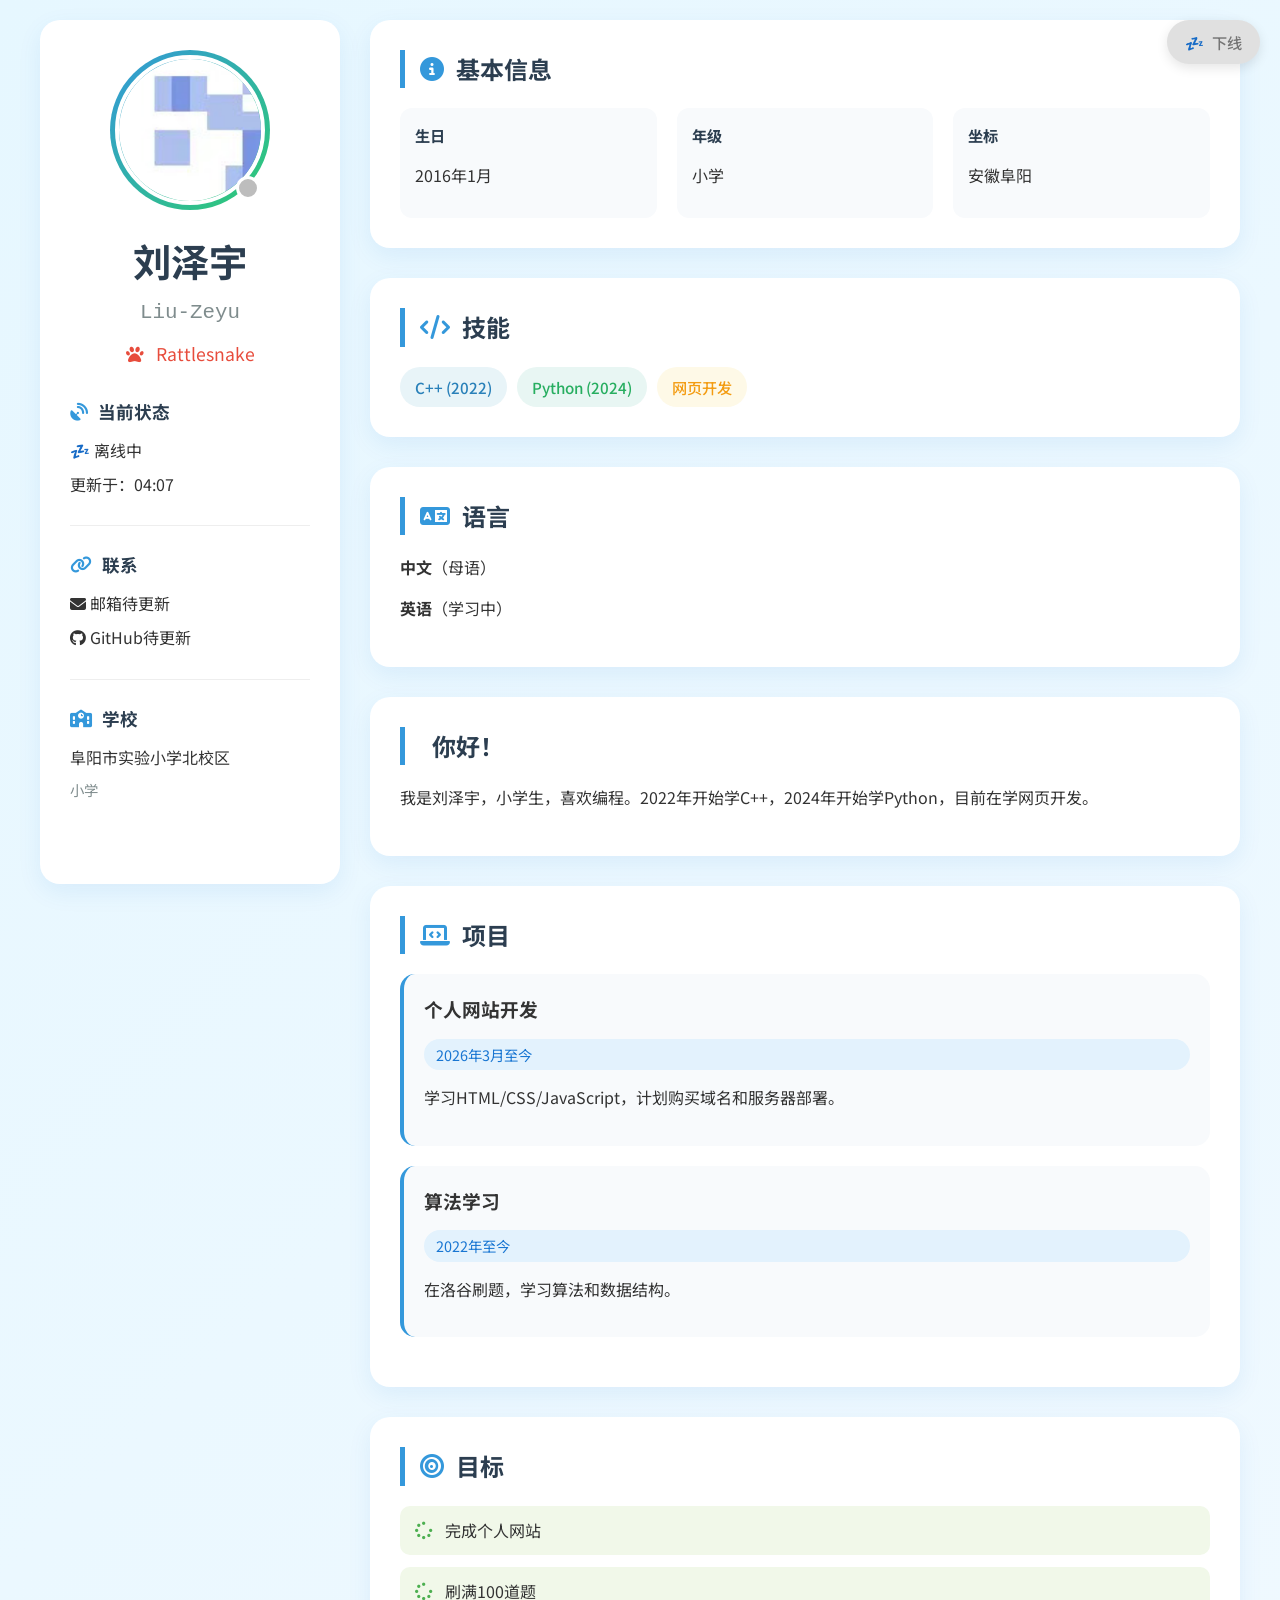
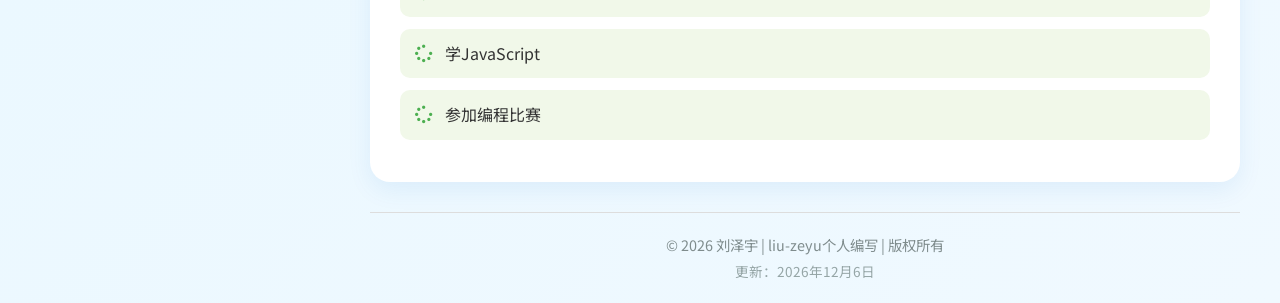
==== commit 0f5561dd: "Update personal homepage title and content" ====
--- a/index.html
+++ b/index.html
@@ -3,45 +3,39 @@
 <head>
     <meta charset="UTF-8">
     <meta name="viewport" content="width=device-width, initial-scale=1.0">
-    <title>刘泽宇 | Liu-Zeyu 的个人主页</title>
+    <title>刘泽宇 | 个人主页</title>
     <link rel="stylesheet" href="style.css">
     <link rel="stylesheet" href="https://cdnjs.cloudflare.com/ajax/libs/font-awesome/6.4.0/css/all.min.css">
-    <link href="https://fonts.googleapis.com/css2?family=Noto+Sans+SC:wght@400;500;700&family=Source+Code+Pro:wght@400;500&display=swap" rel="stylesheet">
+    <link href="https://fonts.googleapis.com/css2?family=Noto+Sans+SC:wght@400;500;700&display=swap" rel="stylesheet">
 </head>
 <body>
-    <!-- 状态徽章 -->
     <div id="statusBadge" class="status-badge status-offline" onclick="changeStatus()">
         <span id="statusEmoji">💤</span>
         <span id="statusText">下线</span>
     </div>
     
     <div class="page-container">
-        <!-- 左侧信息栏（简化版） -->
         <aside class="info-panel">
             <div class="avatar-box">
-                <img src="images/avatar.jpg" alt="刘泽宇的头像" class="avatar">
+                <img src="images/avatar.jpg" alt="头像" class="avatar">
                 <div id="avatarStatus" class="avatar-status"></div>
             </div>
-            
             <h1 class="chinese-name">刘泽宇</h1>
             <p class="english-name">Liu-Zeyu</p>
             <p class="nickname"><i class="fas fa-paw"></i> Rattlesnake</p>
             
-            <!-- 当前状态 -->
             <div class="info-section">
                 <h3><i class="fas fa-satellite-dish"></i> 当前状态</h3>
-                <p id="statusDescription">💤 离线中，暂不接收消息</p>
+                <p id="statusDescription">💤 离线中</p>
                 <p id="statusTime">更新于：<span id="lastUpdateTime">--</span></p>
             </div>
             
-            <!-- 核心联系信息 -->
             <div class="info-section">
                 <h3><i class="fas fa-link"></i> 联系</h3>
                 <p><i class="fas fa-envelope"></i> 邮箱待更新</p>
                 <p><i class="fab fa-github"></i> GitHub待更新</p>
             </div>
             
-            <!-- 学校信息 -->
             <div class="info-section">
                 <h3><i class="fas fa-school"></i> 学校</h3>
                 <p>阜阳市实验小学北校区</p>
@@ -49,113 +43,73 @@
             </div>
         </aside>
         
-        <!-- 右侧主内容（包含迁移过来的信息） -->
         <main class="content-area">
-            <!-- 基本信息（从侧边栏移来） -->
             <section class="content-block">
                 <h2><i class="fas fa-info-circle"></i> 基本信息</h2>
                 <div class="info-grid">
-                    <div class="info-item">
-                        <strong>生日</strong>
-                        <p>2016年1月</p>
-                    </div>
-                    <div class="info-item">
-                        <strong>年级</strong>
-                        <p>小学</p>
-                    </div>
-                    <div class="info-item">
-                        <strong>坐标</strong>
-                        <p>安徽省阜阳市</p>
-                    </div>
+                    <div class="info-item"><strong>生日</strong><p>2016年1月</p></div>
+                    <div class="info-item"><strong>年级</strong><p>小学</p></div>
+                    <div class="info-item"><strong>坐标</strong><p>安徽阜阳</p></div>
                 </div>
             </section>
             
-            <!-- 技能（从侧边栏移来） -->
             <section class="content-block">
-                <h2><i class="fas fa-code"></i> 编程技能</h2>
+                <h2><i class="fas fa-code"></i> 技能</h2>
                 <div class="skill-tags">
                     <span class="skill-tag cpp">C++ (2022)</span>
                     <span class="skill-tag python">Python (2024)</span>
                     <span class="skill-tag web">网页开发</span>
-                    <span class="skill-tag algo">算法</span>
                 </div>
             </section>
             
-            <!-- 语言能力（从侧边栏移来） -->
             <section class="content-block">
-                <h2><i class="fas fa-language"></i> 语言能力</h2>
-                <div class="language-list">
-                    <p><strong>中文</strong>（母语）</p>
-                    <p><strong>英语</strong>（学习中）</p>
+                <h2><i class="fas fa-language"></i> 语言</h2>
+                <p><strong>中文</strong>（母语）</p>
+                <p><strong>英语</strong>（学习中）</p>
+            </section>
+            
+            <section class="content-block">
+                <h2><i class="fas fa-hand-wave"></i> 你好！</h2>
+                <p>我是刘泽宇，小学生，喜欢编程。2022年开始学C++，2024年开始学Python，目前在学网页开发。</p>
+            </section>
+            
+            <section class="content-block">
+                <h2><i class="fas fa-laptop-code"></i> 项目</h2>
+                <div class="project-card">
+                    <h3>个人网站开发</h3>
+                    <p class="project-date">2026年3月至今</p>
+                    <p>学习HTML/CSS/JavaScript，计划购买域名和服务器部署。</p>
+                </div>
+                <div class="project-card">
+                    <h3>算法学习</h3>
+                    <p class="project-date">2022年至今</p>
+                    <p>在洛谷刷题，学习算法和数据结构。</p>
                 </div>
             </section>
             
-            <!-- 欢迎语 -->
             <section class="content-block">
-                <h2><i class="fas fa-hand-wave"></i> 你好！</h2>
-                <p>我是刘泽宇，一名来自安徽阜阳的小学生，对编程和计算机科学充满兴趣。2022年开始学习C++，2024年开始接触Python，目前正在学习网页开发。</p>
-                <p>我相信代码能够创造有趣的事物，享受解决问题和动手实践的乐趣。</p>
-            </section>
-            
-            <!-- 项目经历 -->
-            <section class="content-block">
-                <h2><i class="fas fa-laptop-code"></i> 项目与经历</h2>
-                
-                <div class="project-card">
-                    <div class="project-header">
-                        <h3>个人网站开发</h3>
-                        <span class="project-date">2026年3月至今</span>
-                    </div>
-                    <p class="project-role"><i class="fas fa-user-tie"></i> 所有者 & 开发者</p>
-                    <p class="project-desc">我正在创建自己的个人网站，学习HTML、CSS和JavaScript。计划在网站功能完善后，购买域名和服务器进行正式部署。</p>
-                    <div class="project-tech">
-                        <span>HTML5</span>
-                        <span>CSS3</span>
-                        <span>JavaScript</span>
-                    </div>
-                </div>
-                
-                <div class="project-card">
-                    <div class="project-header">
-                        <h3>算法学习</h3>
-                        <span class="project-date">2022年至今</span>
-                    </div>
-                    <p class="project-role"><i class="fas fa-brain"></i> 学习者</p>
-                    <p class="project-desc">在洛谷等平台刷题，学习基础算法和数据结构，为未来的编程竞赛做准备。</p>
-                    <div class="project-tech">
-                        <span>C++</span>
-                        <span>算法</span>
-                        <span>数据结构</span>
-                    </div>
-                </div>
-            </section>
-            
-            <!-- 近期目标 -->
-            <section class="content-block">
-                <h2><i class="fas fa-bullseye"></i> 近期目标</h2>
+                <h2><i class="fas fa-bullseye"></i> 目标</h2>
                 <ul class="goal-list">
-                    <li><i class="fas fa-spinner"></i> 完成个人网站的第一版</li>
-                    <li><i class="fas fa-spinner"></i> 在洛谷刷满100道题目</li>
-                    <li><i class="fas fa-spinner"></i> 学习JavaScript交互效果</li>
-                    <li><i class="fas fa-spinner"></i> 参加一次编程比赛</li>
+                    <li><i class="fas fa-spinner"></i> 完成个人网站</li>
+                    <li><i class="fas fa-spinner"></i> 刷满100道题</li>
+                    <li><i class="fas fa-spinner"></i> 学JavaScript</li>
+                    <li><i class="fas fa-spinner"></i> 参加编程比赛</li>
                 </ul>
             </section>
             
-            <!-- 页脚 -->
             <footer class="site-footer">
-                <p>© 2026 刘泽宇 | 本页面由手工编写，持续更新中</p>
-                <p class="update-time">最后更新：<span id="current-date"></span></p>
+                <p>© 2026 刘泽宇 | liu-zeyu个人编写 | 版权所有</p>
+                <p class="update-time">更新：<span id="current-date"></span></p>
             </footer>
         </main>
     </div>
     
-    <!-- 状态切换脚本 -->
     <script>
         const statuses = [
-            { id: 'offline', emoji: '💤', text: '下线', desc: '离线中，暂不接收消息' },
-            { id: 'online', emoji: '🚀', text: '上线', desc: '在线，可正常联系' },
-            { id: 'afk', emoji: '🎣', text: '摸鱼', desc: '人在心不在，回复可能慢' },
-            { id: 'busy', emoji: '🔧', text: '挂机', desc: '忙碌中，请勿打扰' }
+            { id: 'offline', emoji: '💤', text: '下线', desc: '离线中' },
+            { id: 'online', emoji: '🚀', text: '上线', desc: '在线' },
+            { id: 'afk', emoji: '🎣', text: '摸鱼', desc: '人在心不在' },
+            { id: 'busy', emoji: '🔧', text: '挂机', desc: '忙碌中' }
         ];
         let currentStatusIndex = 0;
         
@@ -164,40 +118,36 @@
             if (saved) {
                 try {
                     const parsed = JSON.parse(saved);
-                    const savedIndex = statuses.findIndex(s => s.id === parsed.id);
-                    if (savedIndex !== -1) currentStatusIndex = savedIndex;
+                    const idx = statuses.findIndex(s => s.id === parsed.id);
+                    if (idx !== -1) currentStatusIndex = idx;
                 } catch(e) {}
             }
             updateStatusDisplay();
         }
         
         function updateStatusDisplay() {
-            const status = statuses[currentStatusIndex];
-            const badge = document.getElementById('statusBadge');
-            badge.className = `status-badge status-${status.id}`;
-            document.getElementById('statusEmoji').textContent = status.emoji;
-            document.getElementById('statusText').textContent = status.text;
-            document.getElementById('statusDescription').textContent = `${status.emoji} ${status.desc}`;
-            document.getElementById('avatarStatus').className = `avatar-status avatar-status-${status.id}`;
+            const s = statuses[currentStatusIndex];
+            document.getElementById('statusBadge').className = `status-badge status-${s.id}`;
+            document.getElementById('statusEmoji').textContent = s.emoji;
+            document.getElementById('statusText').textContent = s.text;
+            document.getElementById('statusDescription').textContent = `${s.emoji} ${s.desc}`;
+            document.getElementById('avatarStatus').className = `avatar-status avatar-status-${s.id}`;
             
             const now = new Date();
             document.getElementById('lastUpdateTime').textContent = 
                 now.toLocaleTimeString('zh-CN', { hour: '2-digit', minute: '2-digit' });
                 
             localStorage.setItem('userStatus', JSON.stringify({
-                id: status.id,
-                emoji: status.emoji,
-                text: status.text,
-                desc: status.desc,
+                id: s.id, emoji: s.emoji, text: s.text, desc: s.desc,
                 timestamp: now.getTime()
             }));
         }
         
         function changeStatus() {
-            const nextIndex = (currentStatusIndex + 1) % statuses.length;
-            const nextStatus = statuses[nextIndex];
-            if (confirm(`切换状态为：${nextStatus.emoji} ${nextStatus.text}\n描述：${nextStatus.desc}`)) {
-                currentStatusIndex = nextIndex;
+            const nextIdx = (currentStatusIndex + 1) % statuses.length;
+            const next = statuses[nextIdx];
+            if (confirm(`切换为：${next.emoji} ${next.text}（${next.desc}）`)) {
+                currentStatusIndex = nextIdx;
                 updateStatusDisplay();
             }
         }
--- a/style.css
+++ b/style.css
@@ -282,17 +282,67 @@
     font-size: 0.85rem;
     margin-top: 5px;
 }
-
-/* ========== 响应式设计 ========== */
+/* 新增样式 */
+.info-grid {
+    display: grid;
+    grid-template-columns: repeat(auto-fit, minmax(150px, 1fr));
+    gap: 20px;
+    margin-top: 15px;
+}
+.info-item {
+    background: #f8fafc;
+    padding: 15px;
+    border-radius: 12px;
+}
+.info-item strong {
+    display: block;
+    color: #2c3e50;
+    margin-bottom: 5px;
+    font-size: 0.95rem;
+}
+.skill-tags {
+    display: flex;
+    flex-wrap: wrap;
+    gap: 10px;
+    margin-top: 15px;
+}
+.skill-tag {
+    padding: 8px 15px;
+    border-radius: 20px;
+    font-size: 0.95rem;
+    font-weight: 500;
+}
+.skill-tag.cpp { background: #e8f4f8; color: #2980b9; }
+.skill-tag.python { background: #e8f6f3; color: #27ae60; }
+.skill-tag.web { background: #fef9e7; color: #f39c12; }
+.skill-tag.algo { background: #f4e8f8; color: #9b59b6; }
+.language-list p {
+    margin: 10px 0;
+    padding-left: 10px;
+    border-left: 3px solid #3498db;
+}
+.small-text {
+    font-size: 0.9rem;
+    color: #7f8c8d;
+    margin-top: 5px;
+}
+
+/* 调整侧边栏高度 */
+.info-panel {
+    height: fit-content;
+    position: sticky;
+    top: 20px;
+    overflow: visible; /* 取消滚动 */
+}
+
+/* 响应式调整 */
 @media (max-width: 900px) {
-    .page-container { flex-direction: column; }
-    .info-panel { width: 100%; position: static; }
-    .project-header { flex-direction: column; align-items: flex-start; }
-    .project-date { margin-top: 5px; }
-    .status-badge {
-        top: 10px;
-        right: 10px;
-        padding: 8px 15px;
-        font-size: 0.9rem;
+    .info-panel {
+        position: static;
+        margin-bottom: 20px;
     }
-}
+    .info-grid {
+        grid-template-columns: 1fr;
+    }
+}
+
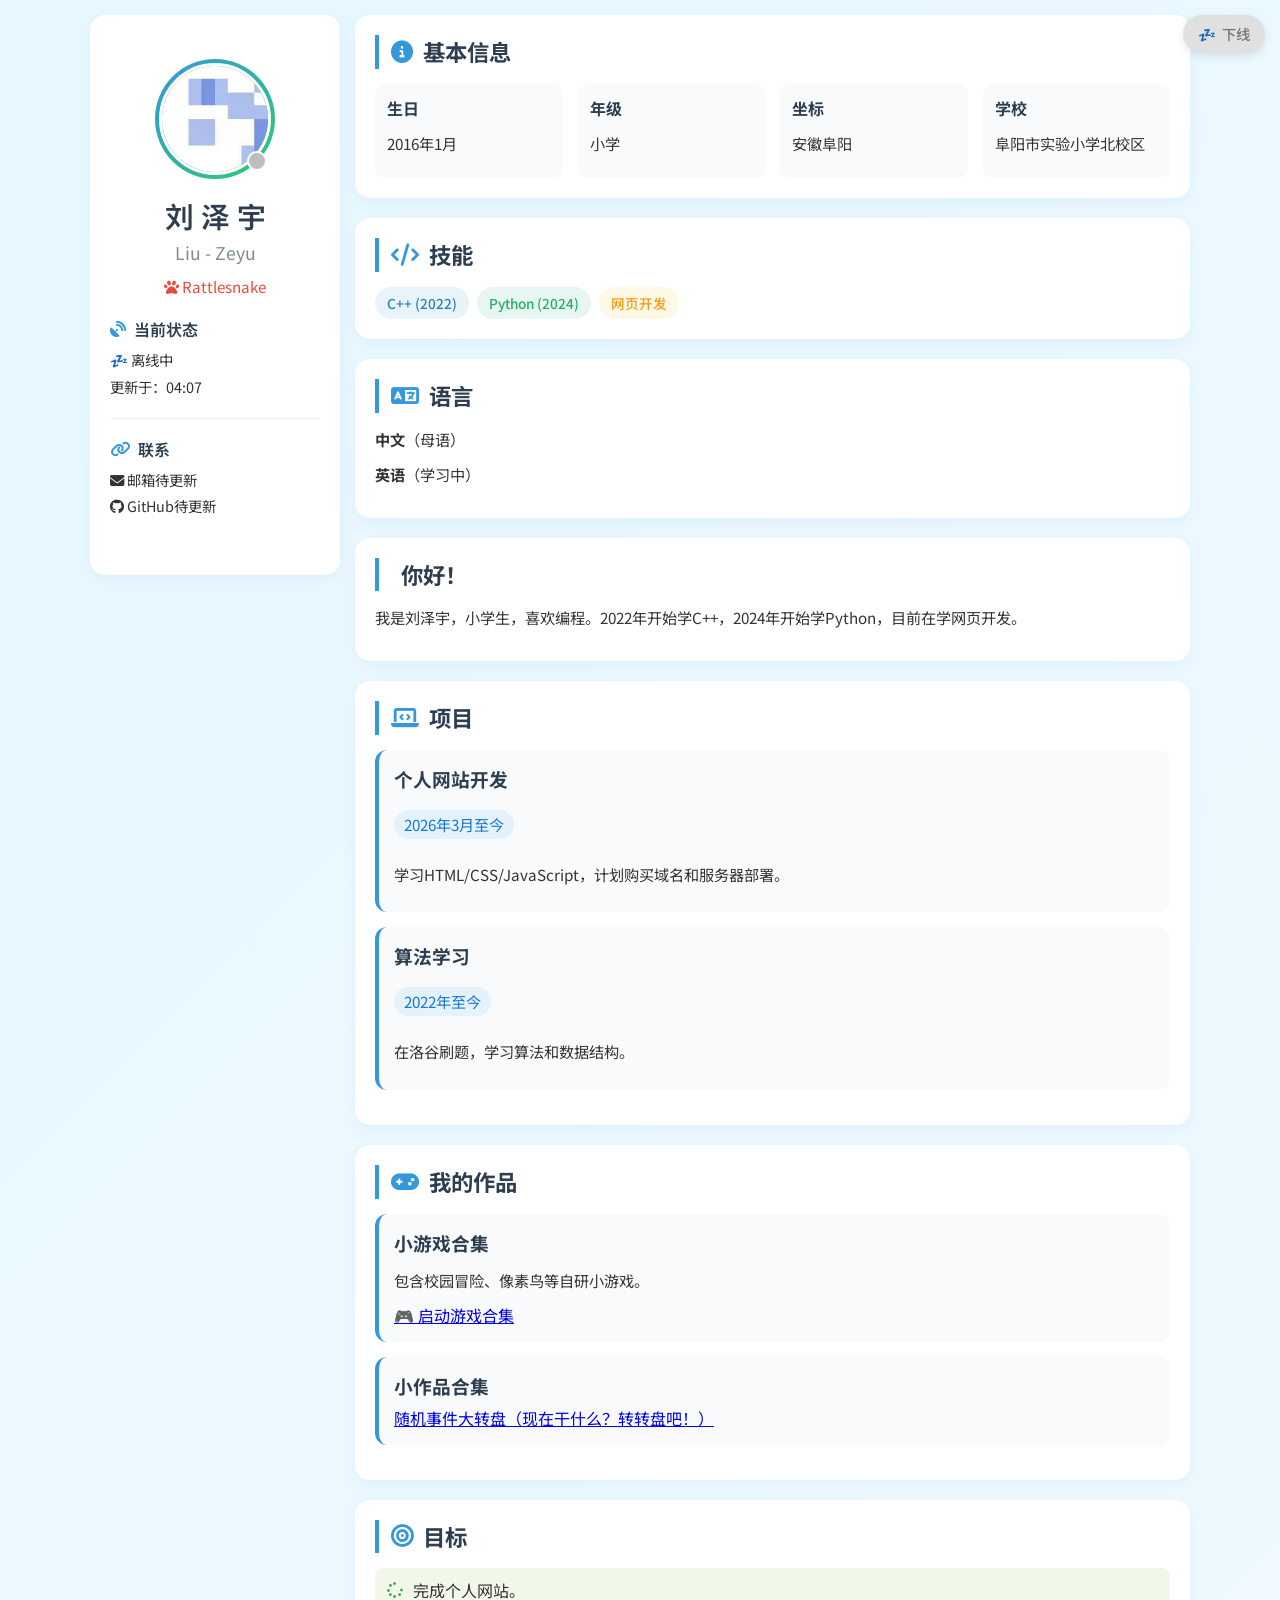
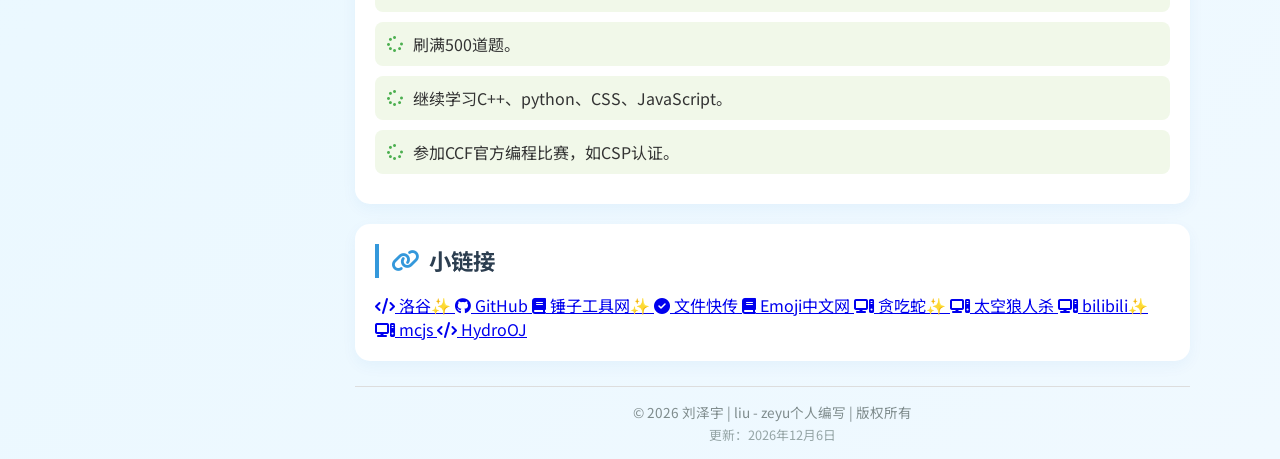
==== commit d9a8d3e4: "Update personal information and add project sections" ====
--- a/index.html
+++ b/index.html
@@ -16,31 +16,32 @@
     
     <div class="page-container">
         <aside class="info-panel">
+            <p style="margin:0">&nbsp;</p>
             <div class="avatar-box">
                 <img src="images/avatar.jpg" alt="头像" class="avatar">
                 <div id="avatarStatus" class="avatar-status"></div>
             </div>
-            <h1 class="chinese-name">刘泽宇</h1>
-            <p class="english-name">Liu-Zeyu</p>
+            <h1 class="chinese-name">刘 泽 宇</h1>
+            <p class="english-name">Liu - Zeyu</p>
             <p class="nickname"><i class="fas fa-paw"></i> Rattlesnake</p>
-            
+
+            <div class="vertical-gap"></div>
+            <div class="vertical-gap"></div>
+            <div class="vertical-gap"></div>
+
             <div class="info-section">
                 <h3><i class="fas fa-satellite-dish"></i> 当前状态</h3>
                 <p id="statusDescription">💤 离线中</p>
                 <p id="statusTime">更新于：<span id="lastUpdateTime">--</span></p>
             </div>
-            
+
+            <div class="vertical-gap"></div>
+
             <div class="info-section">
                 <h3><i class="fas fa-link"></i> 联系</h3>
                 <p><i class="fas fa-envelope"></i> 邮箱待更新</p>
                 <p><i class="fab fa-github"></i> GitHub待更新</p>
             </div>
-            
-            <div class="info-section">
-                <h3><i class="fas fa-school"></i> 学校</h3>
-                <p>阜阳市实验小学北校区</p>
-                <p class="small-text">小学</p>
-            </div>
         </aside>
         
         <main class="content-area">
@@ -50,9 +51,10 @@
                     <div class="info-item"><strong>生日</strong><p>2016年1月</p></div>
                     <div class="info-item"><strong>年级</strong><p>小学</p></div>
                     <div class="info-item"><strong>坐标</strong><p>安徽阜阳</p></div>
-                </div>
-            </section>
-            
+                    <div class="info-item"><strong>学校</strong><p>阜阳市实验小学北校区</p></div>
+                </div>
+            </section>
+
             <section class="content-block">
                 <h2><i class="fas fa-code"></i> 技能</h2>
                 <div class="skill-tags">
@@ -88,17 +90,76 @@
             </section>
             
             <section class="content-block">
+                <h2><i class="fas fa-gamepad"></i> 我的作品</h2>
+                <div class="project-card">
+                    <h3>小游戏合集</h3>
+                    <p>包含校园冒险、像素鸟等自研小游戏。</p>
+                    <a class="game-link" href="games/launcher.html">🎮 启动游戏合集</a>
+                </div>
+                <div class="project-card">
+                    <h3>小作品合集</h3>
+                    <a href="work/random.html">随机事件大转盘（现在干什么？转转盘吧！）</a>
+                </div>
+            </section>
+
+            <section class="content-block">
                 <h2><i class="fas fa-bullseye"></i> 目标</h2>
                 <ul class="goal-list">
-                    <li><i class="fas fa-spinner"></i> 完成个人网站</li>
-                    <li><i class="fas fa-spinner"></i> 刷满100道题</li>
-                    <li><i class="fas fa-spinner"></i> 学JavaScript</li>
-                    <li><i class="fas fa-spinner"></i> 参加编程比赛</li>
+                    <li><i class="fas fa-spinner"></i> 完成个人网站。 </li>
+                    <li><i class="fas fa-spinner"></i> 刷满500道题。 </li>
+                    <li><i class="fas fa-spinner"></i> 继续学习C++、python、CSS、JavaScript。 </li>
+                    <li><i class="fas fa-spinner"></i> 参加CCF官方编程比赛，如CSP认证。 </li>
                 </ul>
             </section>
             
+            <section class="content-block">
+                <h2><i class="fas fa-link"></i> 小链接</h2>
+                <div class="link-grid">
+                    <a class="web-link" href="https://luogu.com.cn" target="_blank">
+                        <i class="fas fa-code"></i> 洛谷✨
+                    </a>
+
+                    <a class="web-link" href="https://github.com" target="_blank">
+                        <i class="fab fa-github"></i> GitHub
+                    </a>
+
+                    <a class="web-link" href="https://https://www.toolhelper.cn/" target="_blank">
+                        <i class="fas fa-book"></i> 锤子工具网✨
+                    </a>
+
+                    <a class="web-link" href="https://fileup.cn/home" target="_blank">
+                        <i class="fas fa-check-circle"></i> 文件快传
+                    </a>
+
+                    <a class="web-link" href="https://www.emojiall.com/zh-hans" target="_blank">
+                        <i class="fas fa-book"></i> Emoji中文网
+                    </a>
+
+                    <a class="web-link" href="http://slither.io" target="_blank">
+                        <i class="fas fa-computer"></i> 贪吃蛇✨
+                    </a>
+
+                    <a class="web-link" href="https://amongus-online.net/" target="_blank">
+                        <i class="fas fa-computer"></i> 太空狼人杀
+                    </a>
+
+                    <a class="web-link" href="https://www.bilibili.com/" target="_blank">
+                        <i class="fas fa-computer"></i> bilibili✨
+                    </a>
+
+                    <a class="web-link" href="https://www.mcjs.cc/" target="_blank">
+                        <i class="fas fa-computer"></i> mcjs
+                    </a>
+
+                    <a class="web-link" href="https://hydro.ac/" target="_blank">
+                        <i class="fas fa-code"></i> HydroOJ
+                    </a>
+
+                </div>
+            </section>
+
             <footer class="site-footer">
-                <p>© 2026 刘泽宇 | liu-zeyu个人编写 | 版权所有</p>
+                <p>© 2026 刘泽宇 | liu - zeyu个人编写 | 版权所有</p>
                 <p class="update-time">更新：<span id="current-date"></span></p>
             </footer>
         </main>
--- a/style.css
+++ b/style.css
@@ -1,348 +1,202 @@
-/* 基础样式 */
 * { margin: 0; padding: 0; box-sizing: border-box; }
 body {
     font-family: 'Noto Sans SC', sans-serif;
     background: linear-gradient(135deg, #e6f7ff 0%, #f0f9ff 100%);
     color: #333;
-    line-height: 1.6;
+    line-height: 1.5;
     min-height: 100vh;
-    padding: 20px;
-}
-
-/* 页面容器 */
+    padding: 15px;
+}
 .page-container {
-    max-width: 1200px;
+    max-width: 1100px;
     margin: 0 auto;
     display: flex;
     flex-wrap: wrap;
-    gap: 30px;
-}
-
-/* ========== 左侧信息栏 ========== */
+    gap: 15px;
+}
 .info-panel {
     background: white;
-    width: 300px;
-    padding: 30px;
-    border-radius: 20px;
-    box-shadow: 0 8px 25px rgba(0, 100, 200, 0.08);
+    width: 250px;
+    padding: 20px;
+    border-radius: 15px;
+    box-shadow: 0 5px 15px rgba(0,100,200,0.05);
     position: sticky;
-    top: 20px;
+    top: 15px;
     height: fit-content;
 }
-
-/* 头像区域 */
 .avatar-box {
+    width: 120px;
+    height: 120px;
+    margin: 0 auto 15px;
+    border-radius: 50%;
+    padding: 4px;
+    background: linear-gradient(135deg, #3498db, #2ecc71);
     position: relative;
-    width: 160px;
-    height: 160px;
-    margin: 0 auto 20px;
-    border-radius: 50%;
-    padding: 5px;
-    background: linear-gradient(135deg, #3498db, #2ecc71);
 }
 .avatar {
     width: 100%;
     height: 100%;
     border-radius: 50%;
     object-fit: cover;
-    border: 4px solid white;
+    border: 3px solid white;
 }
 .avatar-status {
     position: absolute;
-    bottom: 10px;
-    right: 10px;
-    width: 24px;
-    height: 24px;
+    bottom: 8px;
+    right: 8px;
+    width: 20px;
+    height: 20px;
     border-radius: 50%;
-    border: 3px solid white;
+    border: 2px solid white;
 }
 .avatar-status-offline { background: #bdbdbd; }
 .avatar-status-online { background: #4caf50; }
 .avatar-status-afk { background: #ff9800; }
 .avatar-status-busy { background: #f44336; }
-
-/* 姓名 */
 .chinese-name {
-    font-size: 2.4rem;
+    font-size: 1.8rem;
     text-align: center;
     color: #2c3e50;
-    margin-bottom: 5px;
+    margin-bottom: 3px;
+    font-weight: 600;
 }
 .english-name {
     text-align: center;
     color: #7f8c8d;
-    font-size: 1.3rem;
-    margin-bottom: 10px;
-    font-family: 'Source Code Pro', monospace;
+    font-size: 1.1rem;
+    margin-bottom: 8px;
 }
 .nickname {
     text-align: center;
     color: #e74c3c;
-    font-size: 1.1rem;
-    margin-bottom: 30px;
-}
-.nickname i { margin-right: 8px; }
-
-/* 信息区块 */
+    font-size: 0.95rem;
+    margin-bottom: 20px;
+}
 .info-section {
-    margin: 25px 0;
-    padding-bottom: 20px;
+    margin: 18px 0;
+    padding-bottom: 15px;
     border-bottom: 1px solid #eee;
 }
 .info-section:last-child { border-bottom: none; }
 .info-section h3 {
     color: #2c3e50;
-    font-size: 1.1rem;
-    margin-bottom: 12px;
-    display: flex;
-    align-items: center;
+    font-size: 1rem;
+    margin-bottom: 8px;
+    display: flex;
+    align-items: center;
+    font-weight: 600;
 }
 .info-section h3 i {
-    margin-right: 10px;
+    margin-right: 8px;
     color: #3498db;
 }
-.info-section p { margin: 8px 0; }
-
-/* 技能标签 */
-.skill-tags {
-    display: flex;
-    flex-wrap: wrap;
-    gap: 8px;
-    margin-top: 10px;
-}
-.skill-tag {
-    padding: 6px 12px;
+.info-section p { margin: 5px 0; font-size: 0.9rem; }
+.small-text { font-size: 0.85rem; color: #95a5a6; }
+.status-badge {
+    position: fixed;
+    top: 15px;
+    right: 15px;
+    display: flex;
+    align-items: center;
+    gap: 6px;
+    padding: 8px 15px;
     border-radius: 20px;
     font-size: 0.9rem;
     font-weight: 500;
-}
-.skill-tag.cpp { background: #e8f4f8; color: #2980b9; }
-.skill-tag.python { background: #e8f6f3; color: #27ae60; }
-.skill-tag.web { background: #fef9e7; color: #f39c12; }
-
-/* 社交链接 */
-.social-links {
-    margin-top: 30px;
-    text-align: center;
-}
-.social-links p { margin: 10px 0; }
-.note { font-size: 0.9rem; color: #95a5a6; font-style: italic; }
-
-/* ========== 状态徽章 ========== */
-.status-badge {
-    position: fixed;
-    top: 20px;
-    right: 20px;
-    display: flex;
-    align-items: center;
-    gap: 8px;
-    padding: 10px 18px;
-    border-radius: 25px;
-    font-size: 0.95rem;
-    font-weight: 500;
     cursor: pointer;
-    transition: all 0.3s;
     z-index: 1000;
-    box-shadow: 0 4px 12px rgba(0,0,0,0.1);
+    box-shadow: 0 3px 8px rgba(0,0,0,0.1);
     user-select: none;
 }
-.status-badge:hover {
-    transform: translateY(-2px);
-    box-shadow: 0 6px 15px rgba(0,0,0,0.15);
-}
+.status-badge:hover { transform: translateY(-2px); }
 .status-offline { background: #e0e0e0; color: #757575; }
 .status-online { background: #e8f5e9; color: #2e7d32; border: 2px solid #4caf50; }
 .status-afk { background: #fff3e0; color: #f57c00; border: 2px solid #ff9800; }
 .status-busy { background: #ffebee; color: #c62828; border: 2px solid #f44336; }
-
-/* ========== 右侧内容区 ========== */
-.content-area {
-    flex: 1;
-    min-width: 300px;
-}
+.content-area { flex: 1; min-width: 300px; }
 .content-block {
     background: white;
-    padding: 30px;
-    border-radius: 20px;
-    box-shadow: 0 8px 25px rgba(0, 100, 200, 0.08);
-    margin-bottom: 30px;
+    padding: 20px;
+    border-radius: 15px;
+    box-shadow: 0 5px 15px rgba(0,100,200,0.05);
+    margin-bottom: 20px;
 }
 .content-block h2 {
     color: #2c3e50;
-    border-left: 5px solid #3498db;
-    padding-left: 15px;
-    margin-bottom: 20px;
-    display: flex;
-    align-items: center;
-}
-.content-block h2 i {
-    margin-right: 12px;
-    color: #3498db;
-}
-.content-block p { margin: 15px 0; }
-
-/* 项目卡片 */
+    border-left: 4px solid #3498db;
+    padding-left: 12px;
+    margin-bottom: 15px;
+    display: flex;
+    align-items: center;
+    font-size: 1.4rem;
+}
+.content-block h2 i { margin-right: 10px; color: #3498db; }
+.content-block p { margin: 12px 0; font-size: 0.95rem; }
+.info-grid {
+    display: grid;
+    grid-template-columns: repeat(auto-fit, minmax(140px, 1fr));
+    gap: 15px;
+    margin-top: 12px;
+}
+.info-item {
+    background: #f8fafc;
+    padding: 12px;
+    border-radius: 10px;
+}
+.info-item strong { display: block; color: #2c3e50; margin-bottom: 5px; }
+.skill-tags {
+    display: flex;
+    flex-wrap: wrap;
+    gap: 8px;
+    margin-top: 12px;
+}
+.skill-tag {
+    padding: 6px 12px;
+    border-radius: 20px;
+    font-size: 0.85rem;
+    font-weight: 500;
+}
+.skill-tag.cpp { background: #e8f4f8; color: #2980b9; }
+.skill-tag.python { background: #e8f6f3; color: #27ae60; }
+.skill-tag.web { background: #fef9e7; color: #f39c12; }
 .project-card {
     background: #f8fafc;
-    padding: 20px;
-    border-radius: 15px;
-    margin-bottom: 20px;
+    padding: 15px;
+    border-radius: 12px;
+    margin-bottom: 15px;
     border-left: 4px solid #3498db;
 }
-.project-header {
-    display: flex;
-    justify-content: space-between;
-    align-items: center;
-    margin-bottom: 10px;
-}
-.project-header h3 {
-    color: #2c3e50;
-    font-size: 1.3rem;
-}
+.project-card h3 { color: #2c3e50; margin-bottom: 5px; }
 .project-date {
     background: #e3f2fd;
     color: #1976d2;
-    padding: 4px 12px;
+    padding: 3px 10px;
     border-radius: 20px;
-    font-size: 0.9rem;
-}
-.project-role {
+    font-size: 0.85rem;
+    display: inline-block;
+    margin-bottom: 8px;
+}
+.goal-list { list-style: none; padding-left: 0; }
+.goal-list li {
+    margin: 10px 0;
+    padding: 10px 12px;
+    background: #f1f8e9;
+    border-radius: 8px;
+    display: flex;
+    align-items: center;
+}
+.goal-list i { color: #4caf50; margin-right: 10px; }
+.site-footer {
+    text-align: center;
     color: #7f8c8d;
-    font-size: 0.95rem;
-    margin-bottom: 10px;
-}
-.project-role i { margin-right: 8px; }
-.project-desc { line-height: 1.7; }
-.project-tech {
-    display: flex;
-    flex-wrap: wrap;
-    gap: 8px;
-    margin-top: 15px;
-}
-.project-tech span {
-    background: #e8f5e9;
-    color: #388e3c;
-    padding: 4px 10px;
-    border-radius: 15px;
     font-size: 0.85rem;
-}
-
-/* 教育经历 */
-.education-item {
-    padding: 20px;
-    background: #f8fafc;
-    border-radius: 15px;
-}
-.edu-header {
-    display: flex;
-    justify-content: space-between;
-    align-items: center;
-    margin-bottom: 10px;
-}
-.edu-header h3 { color: #2c3e50; }
-.edu-date {
-    background: #f3e5f5;
-    color: #7b1fa2;
-    padding: 4px 12px;
-    border-radius: 20px;
-    font-size: 0.9rem;
-}
-.edu-detail { line-height: 1.7; }
-
-/* 目标列表 */
-.goal-list {
-    list-style: none;
-    padding-left: 0;
-}
-.goal-list li {
-    margin: 12px 0;
-    padding: 12px 15px;
-    background: #f1f8e9;
-    border-radius: 10px;
-    display: flex;
-    align-items: center;
-}
-.goal-list i {
-    color: #4caf50;
-    margin-right: 12px;
-    font-size: 1.1rem;
-}
-
-/* 页脚 */
-.site-footer {
-    text-align: center;
-    color: #7f8c8d;
-    font-size: 0.9rem;
-    margin-top: 30px;
-    padding-top: 20px;
+    margin-top: 25px;
+    padding-top: 15px;
     border-top: 1px solid #ddd;
 }
-.update-time {
-    color: #95a5a6;
-    font-size: 0.85rem;
-    margin-top: 5px;
-}
-/* 新增样式 */
-.info-grid {
-    display: grid;
-    grid-template-columns: repeat(auto-fit, minmax(150px, 1fr));
-    gap: 20px;
-    margin-top: 15px;
-}
-.info-item {
-    background: #f8fafc;
-    padding: 15px;
-    border-radius: 12px;
-}
-.info-item strong {
-    display: block;
-    color: #2c3e50;
-    margin-bottom: 5px;
-    font-size: 0.95rem;
-}
-.skill-tags {
-    display: flex;
-    flex-wrap: wrap;
-    gap: 10px;
-    margin-top: 15px;
-}
-.skill-tag {
-    padding: 8px 15px;
-    border-radius: 20px;
-    font-size: 0.95rem;
-    font-weight: 500;
-}
-.skill-tag.cpp { background: #e8f4f8; color: #2980b9; }
-.skill-tag.python { background: #e8f6f3; color: #27ae60; }
-.skill-tag.web { background: #fef9e7; color: #f39c12; }
-.skill-tag.algo { background: #f4e8f8; color: #9b59b6; }
-.language-list p {
-    margin: 10px 0;
-    padding-left: 10px;
-    border-left: 3px solid #3498db;
-}
-.small-text {
-    font-size: 0.9rem;
-    color: #7f8c8d;
-    margin-top: 5px;
-}
-
-/* 调整侧边栏高度 */
-.info-panel {
-    height: fit-content;
-    position: sticky;
-    top: 20px;
-    overflow: visible; /* 取消滚动 */
-}
-
-/* 响应式调整 */
-@media (max-width: 900px) {
-    .info-panel {
-        position: static;
-        margin-bottom: 20px;
-    }
-    .info-grid {
-        grid-template-columns: 1fr;
-    }
-}
-
+.update-time { color: #95a5a6; font-size: 0.8rem; margin-top: 3px; }
+@media (max-width: 850px) {
+    .page-container { flex-direction: column; }
+    .info-panel { width: 100%; position: static; }
+    .info-grid { grid-template-columns: 1fr; }
+}
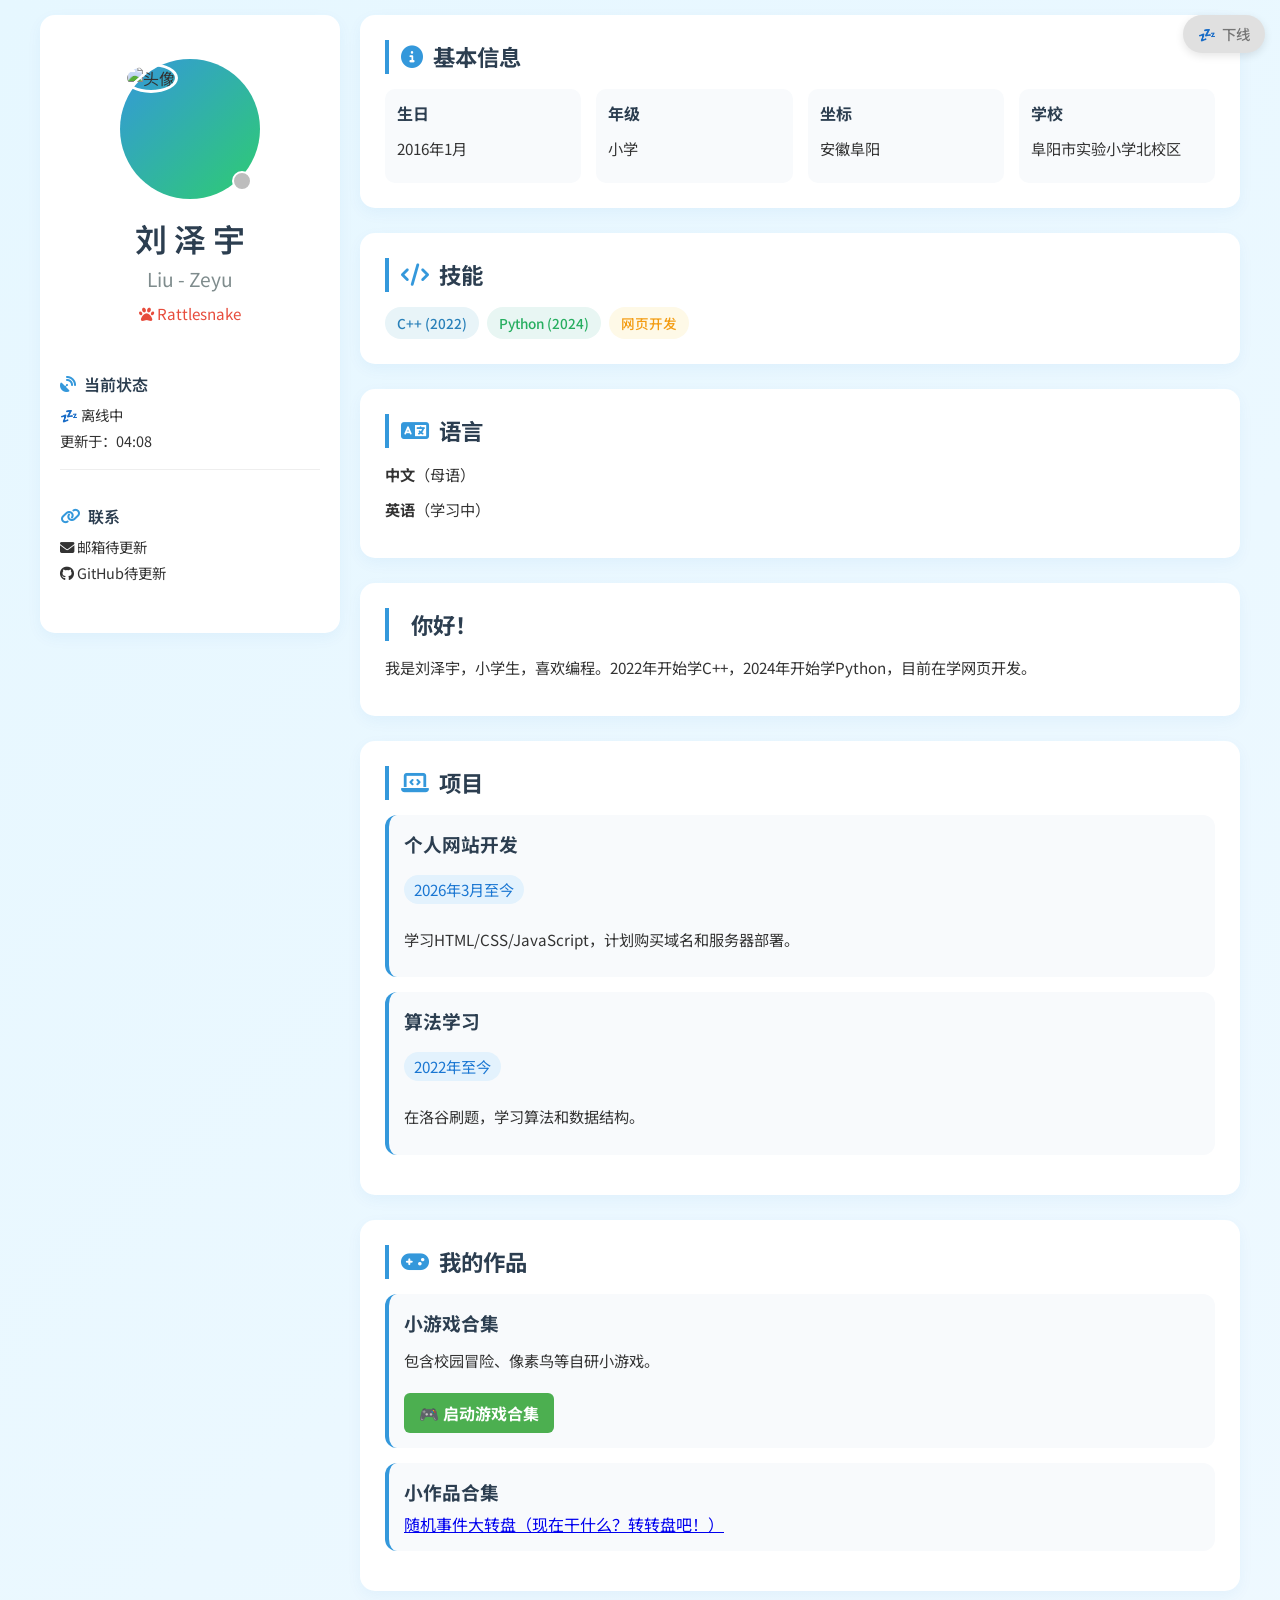
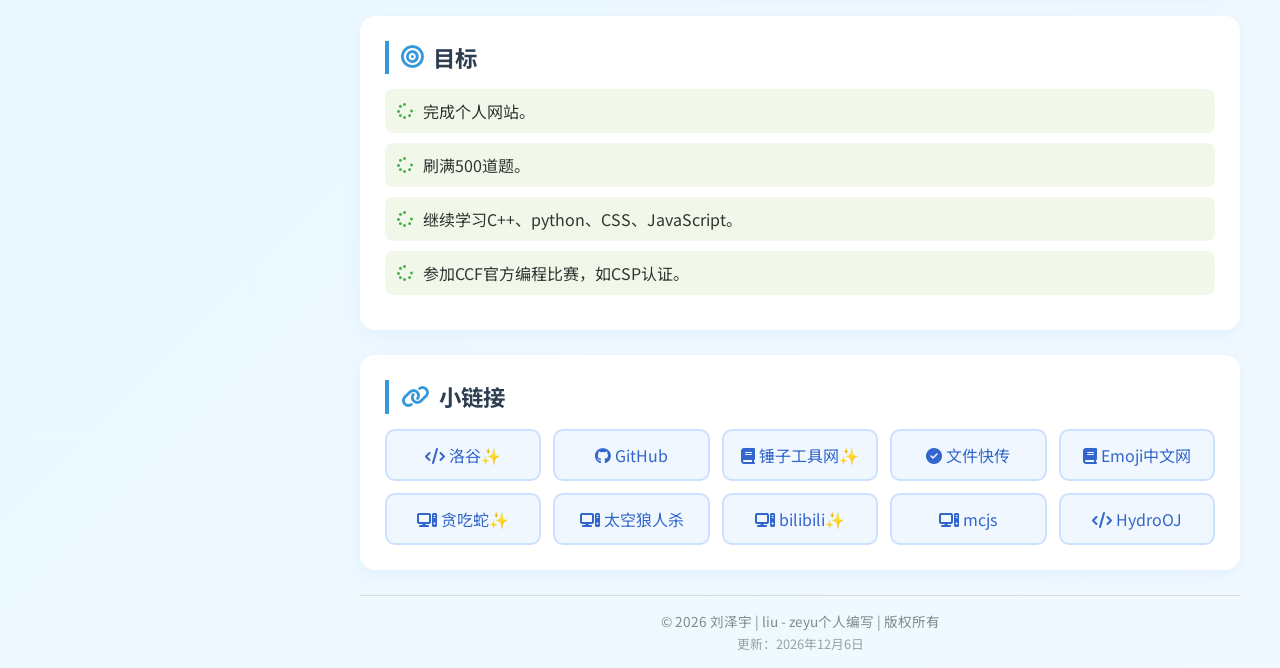
==== commit 802951f8: "Add files via upload" ====
--- a/index.html
+++ b/index.html
@@ -221,4 +221,4 @@
         });
     </script>
 </body>
-</html>
+</html>
--- a/style.css
+++ b/style.css
@@ -8,15 +8,15 @@
     padding: 15px;
 }
 .page-container {
-    max-width: 1100px;
+    max-width: 1200px;
     margin: 0 auto;
     display: flex;
     flex-wrap: wrap;
-    gap: 15px;
+    gap: 20px;
 }
 .info-panel {
     background: white;
-    width: 250px;
+    width: 300px;
     padding: 20px;
     border-radius: 15px;
     box-shadow: 0 5px 15px rgba(0,100,200,0.05);
@@ -25,8 +25,8 @@
     height: fit-content;
 }
 .avatar-box {
-    width: 120px;
-    height: 120px;
+    width: 140px;
+    height: 140px;
     margin: 0 auto 15px;
     border-radius: 50%;
     padding: 4px;
@@ -54,7 +54,7 @@
 .avatar-status-afk { background: #ff9800; }
 .avatar-status-busy { background: #f44336; }
 .chinese-name {
-    font-size: 1.8rem;
+    font-size: 2rem;
     text-align: center;
     color: #2c3e50;
     margin-bottom: 3px;
@@ -63,18 +63,22 @@
 .english-name {
     text-align: center;
     color: #7f8c8d;
-    font-size: 1.1rem;
+    font-size: 1.2rem;
     margin-bottom: 8px;
 }
 .nickname {
     text-align: center;
     color: #e74c3c;
     font-size: 0.95rem;
-    margin-bottom: 20px;
+    margin-bottom: 5px;
+}
+.vertical-gap {
+    height: 10px;
+    width: 100%;
 }
 .info-section {
-    margin: 18px 0;
-    padding-bottom: 15px;
+    margin: 12px 0;
+    padding-bottom: 12px;
     border-bottom: 1px solid #eee;
 }
 .info-section:last-child { border-bottom: none; }
@@ -91,7 +95,6 @@
     color: #3498db;
 }
 .info-section p { margin: 5px 0; font-size: 0.9rem; }
-.small-text { font-size: 0.85rem; color: #95a5a6; }
 .status-badge {
     position: fixed;
     top: 15px;
@@ -116,10 +119,10 @@
 .content-area { flex: 1; min-width: 300px; }
 .content-block {
     background: white;
-    padding: 20px;
+    padding: 25px;
     border-radius: 15px;
     box-shadow: 0 5px 15px rgba(0,100,200,0.05);
-    margin-bottom: 20px;
+    margin-bottom: 25px;
 }
 .content-block h2 {
     color: #2c3e50;
@@ -176,6 +179,38 @@
     display: inline-block;
     margin-bottom: 8px;
 }
+.game-link {
+    display: inline-block;
+    margin-top: 10px;
+    padding: 8px 15px;
+    background: #4CAF50;
+    color: white;
+    text-decoration: none;
+    border-radius: 6px;
+    font-weight: bold;
+}
+.game-link:hover { background: #45a049; }
+.link-grid {
+    display: grid;
+    grid-template-columns: repeat(auto-fit, minmax(150px, 1fr));
+    gap: 12px;
+    margin-top: 15px;
+}
+.web-link {
+    display: block;
+    padding: 12px;
+    background: #f0f7ff;
+    border: 2px solid #cce0ff;
+    border-radius: 10px;
+    text-decoration: none;
+    color: #3366cc;
+    text-align: center;
+    transition: 0.3s;
+}
+.web-link:hover {
+    background: #d9e8ff;
+    transform: translateY(-3px);
+}
 .goal-list { list-style: none; padding-left: 0; }
 .goal-list li {
     margin: 10px 0;
@@ -195,8 +230,8 @@
     border-top: 1px solid #ddd;
 }
 .update-time { color: #95a5a6; font-size: 0.8rem; margin-top: 3px; }
-@media (max-width: 850px) {
+@media (max-width: 900px) {
     .page-container { flex-direction: column; }
     .info-panel { width: 100%; position: static; }
     .info-grid { grid-template-columns: 1fr; }
-}
+}
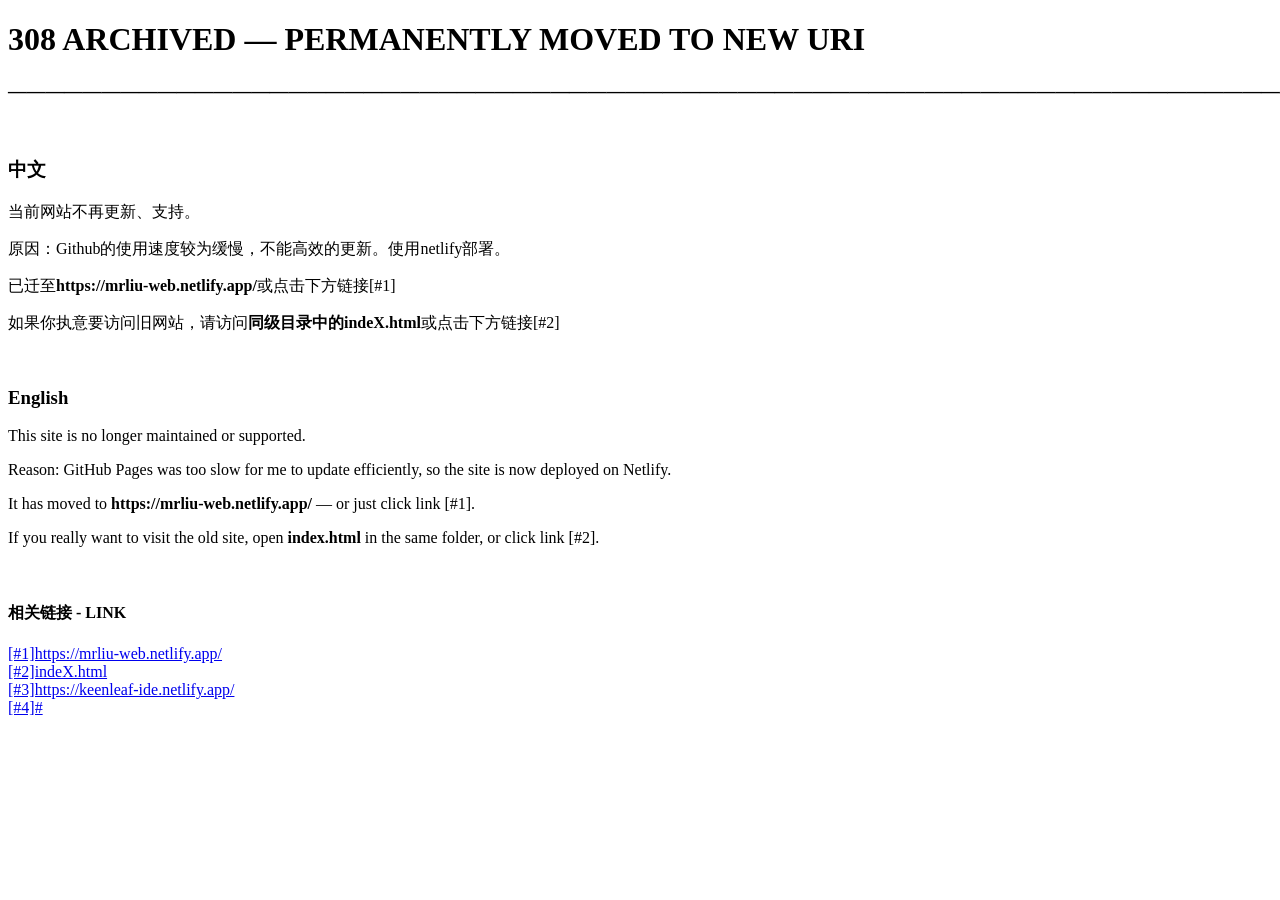
==== commit 7ead5fd5: "Add files via upload" ====
--- a/index.html
+++ b/index.html
@@ -1,224 +1,36 @@
-<!DOCTYPE html>
-<html lang="zh-CN">
-<head>
-    <meta charset="UTF-8">
-    <meta name="viewport" content="width=device-width, initial-scale=1.0">
-    <title>刘泽宇 | 个人主页</title>
-    <link rel="stylesheet" href="style.css">
-    <link rel="stylesheet" href="https://cdnjs.cloudflare.com/ajax/libs/font-awesome/6.4.0/css/all.min.css">
-    <link href="https://fonts.googleapis.com/css2?family=Noto+Sans+SC:wght@400;500;700&display=swap" rel="stylesheet">
-</head>
-<body>
-    <div id="statusBadge" class="status-badge status-offline" onclick="changeStatus()">
-        <span id="statusEmoji">💤</span>
-        <span id="statusText">下线</span>
-    </div>
-    
-    <div class="page-container">
-        <aside class="info-panel">
-            <p style="margin:0">&nbsp;</p>
-            <div class="avatar-box">
-                <img src="images/avatar.jpg" alt="头像" class="avatar">
-                <div id="avatarStatus" class="avatar-status"></div>
-            </div>
-            <h1 class="chinese-name">刘 泽 宇</h1>
-            <p class="english-name">Liu - Zeyu</p>
-            <p class="nickname"><i class="fas fa-paw"></i> Rattlesnake</p>
-
-            <div class="vertical-gap"></div>
-            <div class="vertical-gap"></div>
-            <div class="vertical-gap"></div>
-
-            <div class="info-section">
-                <h3><i class="fas fa-satellite-dish"></i> 当前状态</h3>
-                <p id="statusDescription">💤 离线中</p>
-                <p id="statusTime">更新于：<span id="lastUpdateTime">--</span></p>
-            </div>
-
-            <div class="vertical-gap"></div>
-
-            <div class="info-section">
-                <h3><i class="fas fa-link"></i> 联系</h3>
-                <p><i class="fas fa-envelope"></i> 邮箱待更新</p>
-                <p><i class="fab fa-github"></i> GitHub待更新</p>
-            </div>
-        </aside>
-        
-        <main class="content-area">
-            <section class="content-block">
-                <h2><i class="fas fa-info-circle"></i> 基本信息</h2>
-                <div class="info-grid">
-                    <div class="info-item"><strong>生日</strong><p>2016年1月</p></div>
-                    <div class="info-item"><strong>年级</strong><p>小学</p></div>
-                    <div class="info-item"><strong>坐标</strong><p>安徽阜阳</p></div>
-                    <div class="info-item"><strong>学校</strong><p>阜阳市实验小学北校区</p></div>
-                </div>
-            </section>
-
-            <section class="content-block">
-                <h2><i class="fas fa-code"></i> 技能</h2>
-                <div class="skill-tags">
-                    <span class="skill-tag cpp">C++ (2022)</span>
-                    <span class="skill-tag python">Python (2024)</span>
-                    <span class="skill-tag web">网页开发</span>
-                </div>
-            </section>
-            
-            <section class="content-block">
-                <h2><i class="fas fa-language"></i> 语言</h2>
-                <p><strong>中文</strong>（母语）</p>
-                <p><strong>英语</strong>（学习中）</p>
-            </section>
-            
-            <section class="content-block">
-                <h2><i class="fas fa-hand-wave"></i> 你好！</h2>
-                <p>我是刘泽宇，小学生，喜欢编程。2022年开始学C++，2024年开始学Python，目前在学网页开发。</p>
-            </section>
-            
-            <section class="content-block">
-                <h2><i class="fas fa-laptop-code"></i> 项目</h2>
-                <div class="project-card">
-                    <h3>个人网站开发</h3>
-                    <p class="project-date">2026年3月至今</p>
-                    <p>学习HTML/CSS/JavaScript，计划购买域名和服务器部署。</p>
-                </div>
-                <div class="project-card">
-                    <h3>算法学习</h3>
-                    <p class="project-date">2022年至今</p>
-                    <p>在洛谷刷题，学习算法和数据结构。</p>
-                </div>
-            </section>
-            
-            <section class="content-block">
-                <h2><i class="fas fa-gamepad"></i> 我的作品</h2>
-                <div class="project-card">
-                    <h3>小游戏合集</h3>
-                    <p>包含校园冒险、像素鸟等自研小游戏。</p>
-                    <a class="game-link" href="games/launcher.html">🎮 启动游戏合集</a>
-                </div>
-                <div class="project-card">
-                    <h3>小作品合集</h3>
-                    <a href="work/random.html">随机事件大转盘（现在干什么？转转盘吧！）</a>
-                </div>
-            </section>
-
-            <section class="content-block">
-                <h2><i class="fas fa-bullseye"></i> 目标</h2>
-                <ul class="goal-list">
-                    <li><i class="fas fa-spinner"></i> 完成个人网站。 </li>
-                    <li><i class="fas fa-spinner"></i> 刷满500道题。 </li>
-                    <li><i class="fas fa-spinner"></i> 继续学习C++、python、CSS、JavaScript。 </li>
-                    <li><i class="fas fa-spinner"></i> 参加CCF官方编程比赛，如CSP认证。 </li>
-                </ul>
-            </section>
-            
-            <section class="content-block">
-                <h2><i class="fas fa-link"></i> 小链接</h2>
-                <div class="link-grid">
-                    <a class="web-link" href="https://luogu.com.cn" target="_blank">
-                        <i class="fas fa-code"></i> 洛谷✨
-                    </a>
-
-                    <a class="web-link" href="https://github.com" target="_blank">
-                        <i class="fab fa-github"></i> GitHub
-                    </a>
-
-                    <a class="web-link" href="https://https://www.toolhelper.cn/" target="_blank">
-                        <i class="fas fa-book"></i> 锤子工具网✨
-                    </a>
-
-                    <a class="web-link" href="https://fileup.cn/home" target="_blank">
-                        <i class="fas fa-check-circle"></i> 文件快传
-                    </a>
-
-                    <a class="web-link" href="https://www.emojiall.com/zh-hans" target="_blank">
-                        <i class="fas fa-book"></i> Emoji中文网
-                    </a>
-
-                    <a class="web-link" href="http://slither.io" target="_blank">
-                        <i class="fas fa-computer"></i> 贪吃蛇✨
-                    </a>
-
-                    <a class="web-link" href="https://amongus-online.net/" target="_blank">
-                        <i class="fas fa-computer"></i> 太空狼人杀
-                    </a>
-
-                    <a class="web-link" href="https://www.bilibili.com/" target="_blank">
-                        <i class="fas fa-computer"></i> bilibili✨
-                    </a>
-
-                    <a class="web-link" href="https://www.mcjs.cc/" target="_blank">
-                        <i class="fas fa-computer"></i> mcjs
-                    </a>
-
-                    <a class="web-link" href="https://hydro.ac/" target="_blank">
-                        <i class="fas fa-code"></i> HydroOJ
-                    </a>
-
-                </div>
-            </section>
-
-            <footer class="site-footer">
-                <p>© 2026 刘泽宇 | liu - zeyu个人编写 | 版权所有</p>
-                <p class="update-time">更新：<span id="current-date"></span></p>
-            </footer>
-        </main>
-    </div>
-    
-    <script>
-        const statuses = [
-            { id: 'offline', emoji: '💤', text: '下线', desc: '离线中' },
-            { id: 'online', emoji: '🚀', text: '上线', desc: '在线' },
-            { id: 'afk', emoji: '🎣', text: '摸鱼', desc: '人在心不在' },
-            { id: 'busy', emoji: '🔧', text: '挂机', desc: '忙碌中' }
-        ];
-        let currentStatusIndex = 0;
-        
-        function initStatus() {
-            const saved = localStorage.getItem('userStatus');
-            if (saved) {
-                try {
-                    const parsed = JSON.parse(saved);
-                    const idx = statuses.findIndex(s => s.id === parsed.id);
-                    if (idx !== -1) currentStatusIndex = idx;
-                } catch(e) {}
-            }
-            updateStatusDisplay();
-        }
-        
-        function updateStatusDisplay() {
-            const s = statuses[currentStatusIndex];
-            document.getElementById('statusBadge').className = `status-badge status-${s.id}`;
-            document.getElementById('statusEmoji').textContent = s.emoji;
-            document.getElementById('statusText').textContent = s.text;
-            document.getElementById('statusDescription').textContent = `${s.emoji} ${s.desc}`;
-            document.getElementById('avatarStatus').className = `avatar-status avatar-status-${s.id}`;
-            
-            const now = new Date();
-            document.getElementById('lastUpdateTime').textContent = 
-                now.toLocaleTimeString('zh-CN', { hour: '2-digit', minute: '2-digit' });
-                
-            localStorage.setItem('userStatus', JSON.stringify({
-                id: s.id, emoji: s.emoji, text: s.text, desc: s.desc,
-                timestamp: now.getTime()
-            }));
-        }
-        
-        function changeStatus() {
-            const nextIdx = (currentStatusIndex + 1) % statuses.length;
-            const next = statuses[nextIdx];
-            if (confirm(`切换为：${next.emoji} ${next.text}（${next.desc}）`)) {
-                currentStatusIndex = nextIdx;
-                updateStatusDisplay();
-            }
-        }
-        
-        document.addEventListener('DOMContentLoaded', function() {
-            initStatus();
-            const now = new Date();
-            document.getElementById('current-date').textContent = 
-                now.toLocaleDateString('zh-CN', { year: 'numeric', month: 'long', day: 'numeric' });
-        });
-    </script>
-</body>
+<!DOCTYPE html>
+<html lang="zh-CN">
+<head>
+<meta charset="UTF-8">
+<meta name="viewport" content="width=device-width,initial-scale=1">
+<title>MrLIU - 308 ARCHIVED</title>
+</head>
+<body>
+
+    <h1>308 ARCHIVED — PERMANENTLY MOVED TO NEW URI</h1>
+    <h3>——————————————————————————————————————————————————————————————————————————————————————</h3><br>
+
+    <h3>中文</h3> 
+    <p>当前网站不再更新、支持。</p>
+    <p>原因：Github的使用速度较为缓慢，不能高效的更新。使用netlify部署。</p>
+    <p>已迁至<b>https://mrliu-web.netlify.app/</b>或点击下方链接[#1]</p>
+    <p>如果你执意要访问旧网站，请访问<b>同级目录中的indeX.html</b>或点击下方链接[#2]</p>
+
+    <br>
+
+    <h3>English</h3>
+    <p>This site is no longer maintained or supported.</p>
+    <p>Reason: GitHub Pages was too slow for me to update efficiently, so the site is now deployed on Netlify.</p>
+    <p>It has moved to <b>https://mrliu-web.netlify.app/</b> — or just click link [#1].</p>
+    <p>If you really want to visit the old site, open <b>index.html</b> in the same folder, or click link [#2].</p>
+
+    <br>
+
+    <h4>相关链接 - LINK</h4>
+    <a href="https://mrliu-web.netlify.app/">[#1]https://mrliu-web.netlify.app/</a><br>
+    <a href="indeX.html">[#2]indeX.html</a><br>
+    <a href="https://keenleaf-ide.netlify.app/">[#3]https://keenleaf-ide.netlify.app/</a><br>
+    <a href="#">[#4]#</a><br>
+
+</body>
 </html>
